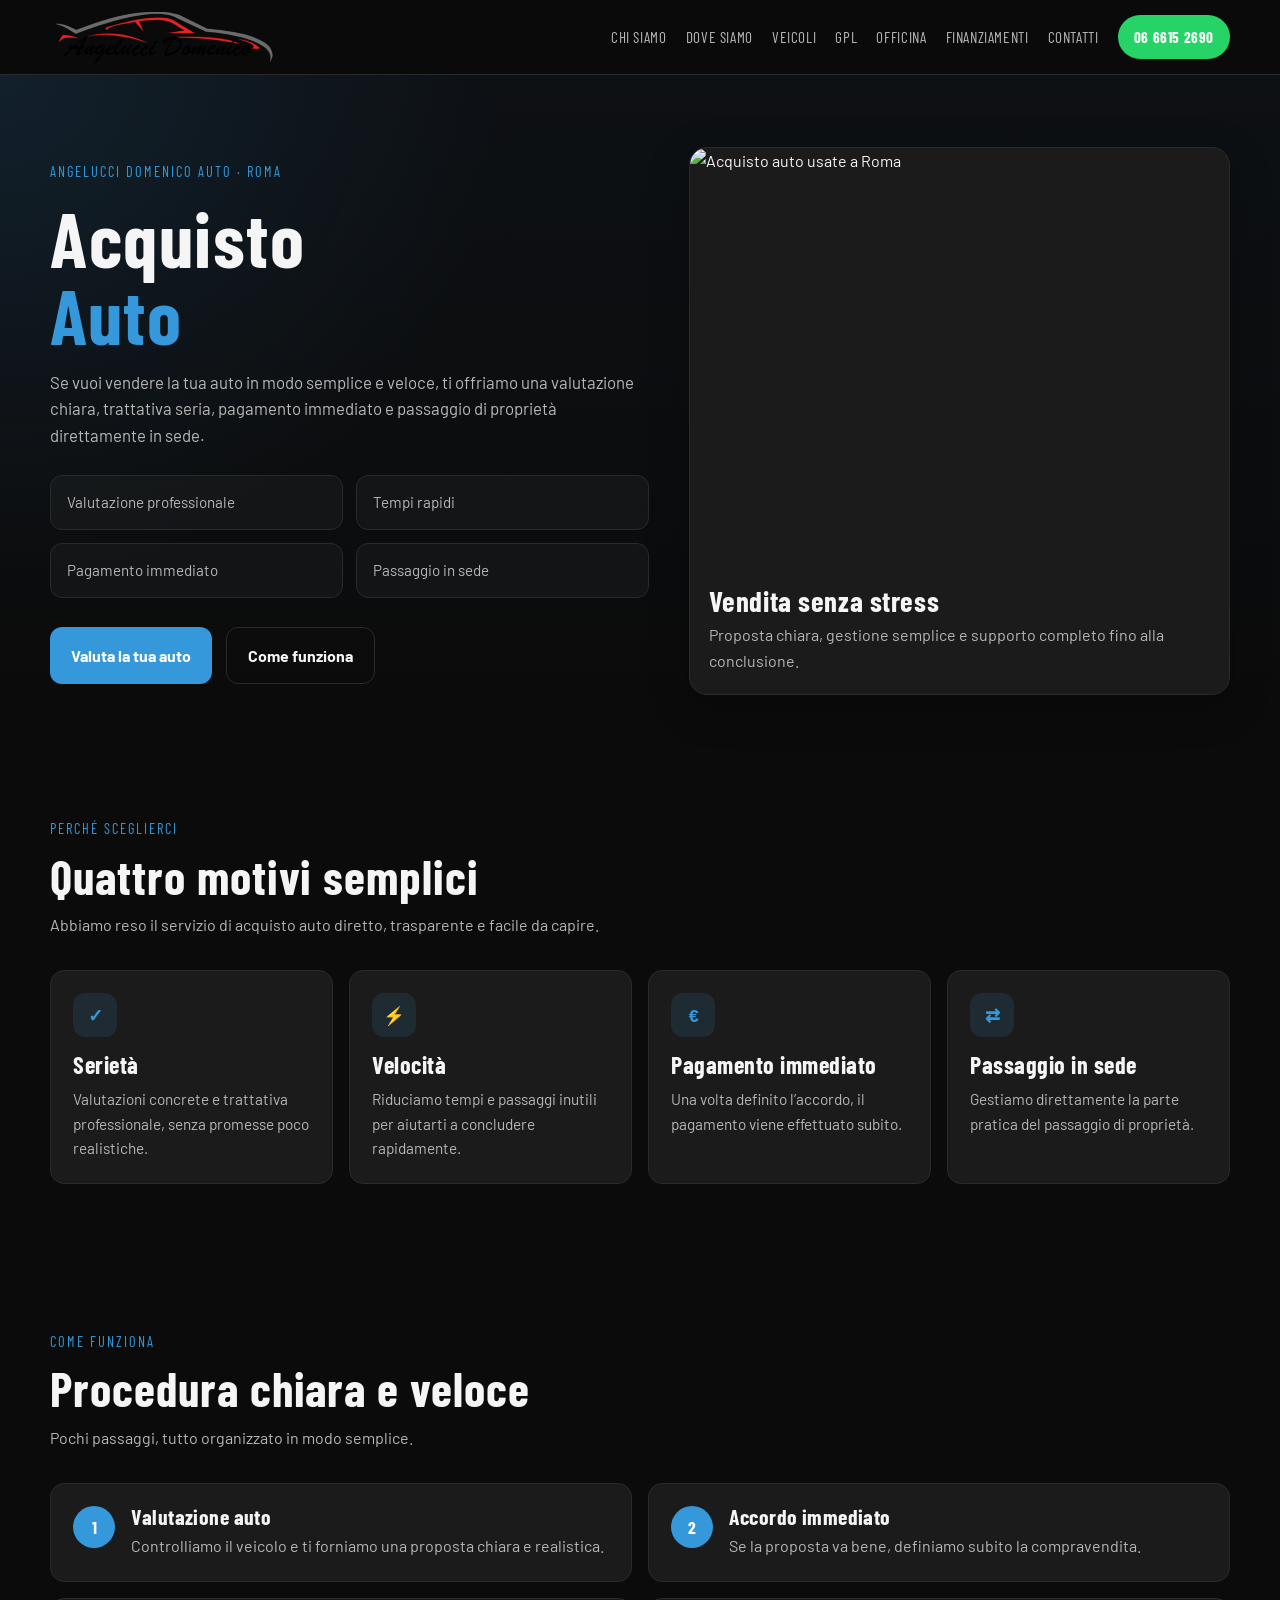
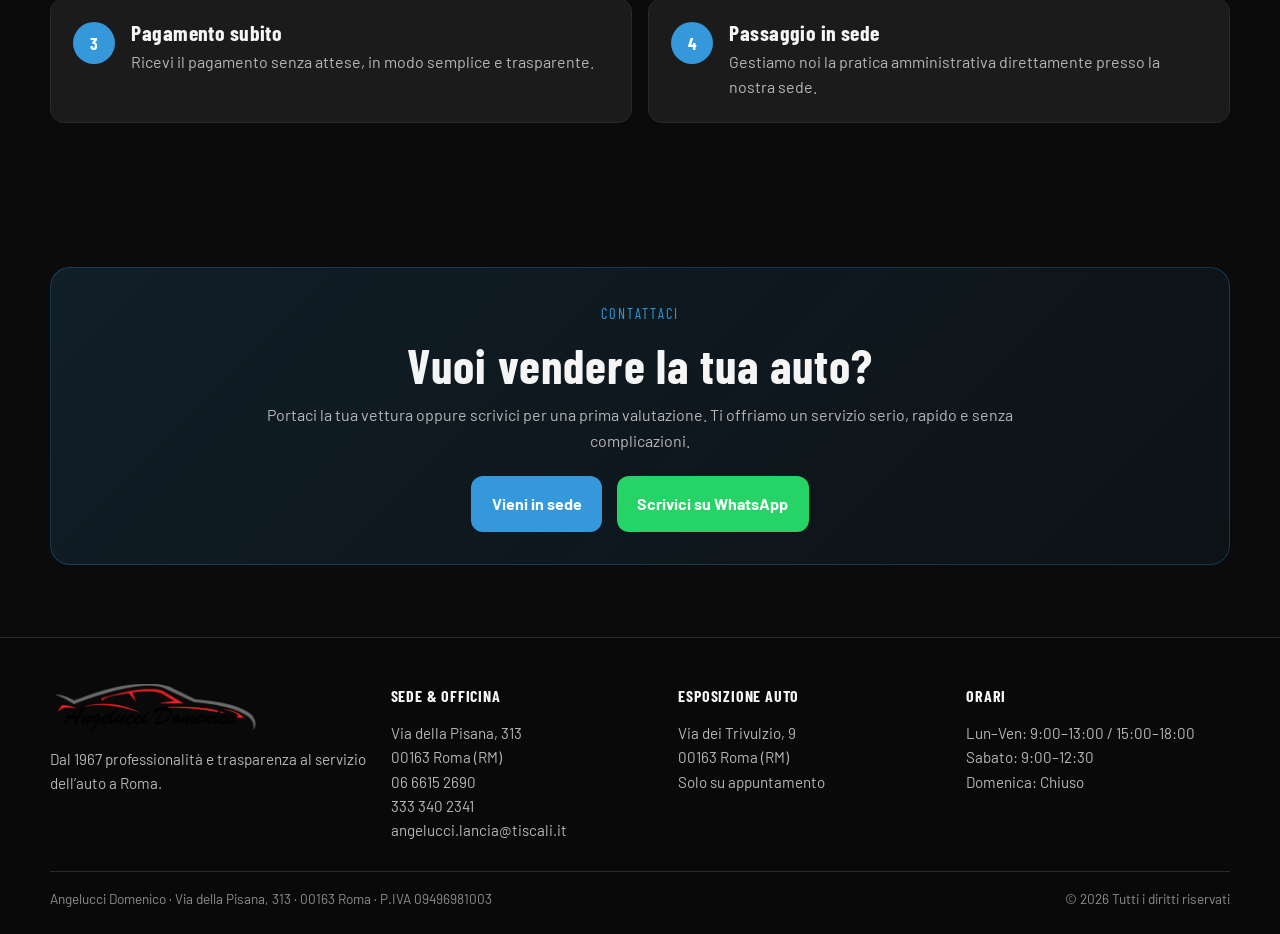
==== acquisto-auto.html @ e9541b1e "Update acquisto-auto.html" ====
<!DOCTYPE html>
<html lang="it">
<head>
  <meta charset="UTF-8" />
  <meta name="viewport" content="width=device-width, initial-scale=1.0" />
  <title>Acquisto Auto | Angelucci Domenico Auto</title>

  <link rel="preconnect" href="https://fonts.googleapis.com" />
  <link rel="preconnect" href="https://fonts.gstatic.com" crossorigin />
  <link href="https://fonts.googleapis.com/css2?family=Barlow:ital,wght@0,400;0,500;0,600;1,400&family=Barlow+Condensed:wght@600;700;800&display=swap" rel="stylesheet" />

  <style>
    :root{
      --bg:#0b0b0b;
      --bg-soft:#141414;
      --card:#1b1b1b;
      --border:#2a2a2a;
      --text:#f5f5f5;
      --muted:#b7b7b7;
      --muted-2:#8d8d8d;
      --primary:#3498db;
      --primary-dark:#2980b9;
      --whatsapp:#25d366;
      --radius:14px;
      --shadow:0 12px 40px rgba(0,0,0,.25);
      --max:1180px;
      --font-body:'Barlow',sans-serif;
      --font-head:'Barlow Condensed',sans-serif;
    }

    *{box-sizing:border-box;margin:0;padding:0}
    html{scroll-behavior:smooth}
    body{
      font-family:var(--font-body);
      background:var(--bg);
      color:var(--text);
      line-height:1.6;
    }

    img{max-width:100%;display:block}
    a{text-decoration:none;color:inherit}
    ul{list-style:none}

    .container{
      width:min(var(--max), calc(100% - 2rem));
      margin:auto;
    }

    /* NAV */
    .nav{
      position:sticky;
      top:0;
      z-index:1000;
      background:rgba(11,11,11,.95);
      backdrop-filter:blur(10px);
      border-bottom:1px solid var(--border);
    }

    .nav-inner{
      min-height:74px;
      display:flex;
      align-items:center;
      justify-content:space-between;
      gap:1rem;
    }

    .logo img{
      height:52px;
      width:auto;
    }

    .nav-links{
      display:flex;
      align-items:center;
      gap:1.2rem;
      flex-wrap:wrap;
    }

    .nav-links a{
      color:var(--muted);
      font-family:var(--font-head);
      font-size:.95rem;
      letter-spacing:.04em;
      text-transform:uppercase;
      transition:.2s ease;
    }

    .nav-links a:hover,
    .nav-links a.active{
      color:var(--text);
    }

    .nav-cta{
      padding:.8rem 1rem;
      border-radius:999px;
      background:var(--whatsapp);
      color:#fff !important;
      font-weight:700;
      white-space:nowrap;
    }

    .menu-toggle{
      display:none;
      background:none;
      border:none;
      color:var(--text);
      font-size:1.7rem;
      cursor:pointer;
    }

    /* HERO */
    .hero{
      padding:4.5rem 0 3rem;
      background:
        radial-gradient(circle at top left, rgba(52,152,219,.12), transparent 35%),
        linear-gradient(180deg, #0d1014 0%, #0b0b0b 100%);
    }

    .hero-grid{
      display:grid;
      grid-template-columns:1.05fr .95fr;
      gap:2.5rem;
      align-items:center;
    }

    .eyebrow{
      display:inline-block;
      margin-bottom:1rem;
      color:var(--primary);
      font-family:var(--font-head);
      font-size:.9rem;
      letter-spacing:.14em;
      text-transform:uppercase;
    }

    h1,h2,h3{
      font-family:var(--font-head);
      line-height:1;
      letter-spacing:.02em;
    }

    .hero h1{
      font-size:clamp(3rem, 6vw, 5.3rem);
      margin-bottom:1rem;
    }

    .hero h1 span{
      color:var(--primary);
      display:block;
    }

    .hero-subtitle{
      font-size:1.05rem;
      color:var(--muted);
      max-width:640px;
      margin-bottom:1.6rem;
    }

    .hero-points{
      display:grid;
      grid-template-columns:repeat(2, minmax(0,1fr));
      gap:.8rem;
      margin-bottom:1.8rem;
    }

    .hero-points li{
      background:rgba(255,255,255,.03);
      border:1px solid var(--border);
      border-radius:12px;
      padding:.9rem 1rem;
      color:var(--muted);
      font-size:.95rem;
    }

    .hero-actions{
      display:flex;
      flex-wrap:wrap;
      gap:.9rem;
    }

    .btn{
      display:inline-flex;
      align-items:center;
      justify-content:center;
      padding:.95rem 1.3rem;
      border-radius:12px;
      font-weight:700;
      transition:.2s ease;
    }

    .btn-primary{
      background:var(--primary);
      color:#fff;
    }

    .btn-primary:hover{
      background:var(--primary-dark);
      transform:translateY(-1px);
    }

    .btn-secondary{
      border:1px solid var(--border);
      color:var(--text);
      background:transparent;
    }

    .btn-secondary:hover{
      border-color:var(--primary);
      color:var(--primary);
    }

    .hero-card{
      background:var(--card);
      border:1px solid var(--border);
      border-radius:18px;
      overflow:hidden;
      box-shadow:var(--shadow);
    }

    .hero-card img{
      width:100%;
      height:420px;
      object-fit:cover;
    }

    .hero-card-content{
      padding:1.2rem 1.2rem 1.3rem;
    }

    .hero-card-content h3{
      font-size:1.8rem;
      margin-bottom:.4rem;
    }

    .hero-card-content p{
      color:var(--muted);
    }

    /* SECTION */
    section{
      padding:4.5rem 0;
    }

    .section-head{
      margin-bottom:2rem;
      max-width:720px;
    }

    .section-head .eyebrow{
      margin-bottom:.7rem;
    }

    .section-head h2{
      font-size:clamp(2rem, 4vw, 3rem);
      margin-bottom:.8rem;
    }

    .section-head p{
      color:var(--muted);
    }

    /* GRID CARDS */
    .grid-4{
      display:grid;
      grid-template-columns:repeat(4, minmax(0,1fr));
      gap:1rem;
    }

    .card{
      background:var(--card);
      border:1px solid var(--border);
      border-radius:var(--radius);
      padding:1.4rem;
    }

    .card h3{
      font-size:1.5rem;
      margin-bottom:.6rem;
    }

    .card p{
      color:var(--muted);
      font-size:.96rem;
    }

    .icon{
      width:44px;
      height:44px;
      border-radius:12px;
      display:grid;
      place-items:center;
      margin-bottom:1rem;
      background:rgba(52,152,219,.12);
      color:var(--primary);
      font-weight:700;
      font-size:1.1rem;
    }

    /* STEPS */
    .steps{
      display:grid;
      grid-template-columns:repeat(2, minmax(0,1fr));
      gap:1rem;
    }

    .step{
      background:var(--card);
      border:1px solid var(--border);
      border-radius:var(--radius);
      padding:1.4rem;
      display:flex;
      gap:1rem;
      align-items:flex-start;
    }

    .step-number{
      min-width:42px;
      height:42px;
      border-radius:50%;
      display:grid;
      place-items:center;
      background:var(--primary);
      color:#fff;
      font-family:var(--font-head);
      font-size:1.1rem;
      font-weight:700;
    }

    .step h3{
      font-size:1.35rem;
      margin-bottom:.35rem;
    }

    .step p{
      color:var(--muted);
    }

    /* CTA */
    .cta{
      background:linear-gradient(135deg, rgba(52,152,219,.14), rgba(52,152,219,.05));
      border:1px solid rgba(52,152,219,.25);
      border-radius:20px;
      padding:2rem;
      text-align:center;
    }

    .cta h2{
      font-size:clamp(2rem, 4vw, 3rem);
      margin-bottom:.8rem;
    }

    .cta p{
      color:var(--muted);
      max-width:760px;
      margin:0 auto 1.4rem;
    }

    .cta-actions{
      display:flex;
      justify-content:center;
      flex-wrap:wrap;
      gap:.9rem;
    }

    .btn-whatsapp{
      background:var(--whatsapp);
      color:#fff;
    }

    .btn-whatsapp:hover{
      filter:brightness(.96);
      transform:translateY(-1px);
    }

    /* FOOTER */
    .footer{
      padding:2.8rem 0 1.5rem;
      border-top:1px solid var(--border);
      background:#090909;
    }

    .footer-grid{
      display:grid;
      grid-template-columns:1.2fr 1fr 1fr 1fr;
      gap:1.5rem;
      margin-bottom:1.8rem;
    }

    .footer-logo img{
      height:48px;
      width:auto;
      margin-bottom:1rem;
    }

    .footer p,
    .footer a{
      color:var(--muted);
      font-size:.95rem;
    }

    .footer h4{
      font-family:var(--font-head);
      font-size:1rem;
      margin-bottom:.8rem;
      color:var(--text);
      text-transform:uppercase;
      letter-spacing:.05em;
    }

    .footer-bottom{
      padding-top:1rem;
      border-top:1px solid var(--border);
      display:flex;
      flex-wrap:wrap;
      justify-content:space-between;
      gap:.7rem;
    }

    .footer-bottom p{
      font-size:.85rem;
      color:var(--muted-2);
    }

    /* RESPONSIVE */
    @media (max-width: 980px){
      .hero-grid,
      .grid-4,
      .steps,
      .footer-grid{
        grid-template-columns:1fr 1fr;
      }

      .nav-links{
        display:none;
        position:absolute;
        top:74px;
        left:0;
        right:0;
        background:var(--bg);
        border-bottom:1px solid var(--border);
        padding:1rem;
        flex-direction:column;
        align-items:flex-start;
      }

      .nav-links.open{
        display:flex;
      }

      .menu-toggle{
        display:block;
      }
    }

    @media (max-width: 700px){
      .hero{
        padding-top:3rem;
      }

      .hero-grid,
      .grid-4,
      .steps,
      .footer-grid,
      .hero-points{
        grid-template-columns:1fr;
      }

      .hero-card img{
        height:300px;
      }

      .hero-actions,
      .cta-actions{
        flex-direction:column;
      }

      .btn{
        width:100%;
      }
    }
  </style>
</head>
<body>

  <header class="nav">
    <div class="container nav-inner">
      <a href="index.html" class="logo">
        <img src="logo.png" alt="Angelucci Domenico Auto">
      </a>

      <nav>
        <ul class="nav-links" id="navLinks">
          <li><a href="chi-siamo.html">Chi siamo</a></li>
          <li><a href="dove-siamo.html">Dove siamo</a></li>
          <li><a href="lista-veicoli.html">Veicoli</a></li>
          <li><a href="gpl.html">GPL</a></li>
          <li><a href="officina.html">Officina</a></li>
          <li><a href="finanziamenti.html">Finanziamenti</a></li>
          <li><a href="contatti.html">Contatti</a></li>
          <li><a class="nav-cta" href="https://wa.me/390666152690?text=Ciao,%20vorrei%20una%20valutazione%20per%20la%20mia%20auto" target="_blank" rel="noopener">06 6615 2690</a></li>
        </ul>
      </nav>

      <button class="menu-toggle" id="menuToggle" aria-label="Apri menu">☰</button>
    </div>
  </header>

  <main>
    <section class="hero">
      <div class="container hero-grid">
        <div>
          <span class="eyebrow">Angelucci Domenico Auto · Roma</span>
          <h1>Acquisto <span>Auto</span></h1>
          <p class="hero-subtitle">
            Se vuoi vendere la tua auto in modo semplice e veloce, ti offriamo una valutazione chiara,
            trattativa seria, pagamento immediato e passaggio di proprietà direttamente in sede.
          </p>

          <ul class="hero-points">
            <li>Valutazione professionale</li>
            <li>Tempi rapidi</li>
            <li>Pagamento immediato</li>
            <li>Passaggio in sede</li>
          </ul>

          <div class="hero-actions">
            <a class="btn btn-primary" href="https://wa.me/390666152690?text=Ciao,%20vorrei%20una%20valutazione%20per%20la%20mia%20auto" target="_blank" rel="noopener">Valuta la tua auto</a>
            <a class="btn btn-secondary" href="#come-funziona">Come funziona</a>
          </div>
        </div>

        <div class="hero-card">
          <img src="https://images.unsplash.com/photo-1549399542-7e3f8b79c341?auto=format&fit=crop&q=80&w=1200" alt="Acquisto auto usate a Roma">
          <div class="hero-card-content">
            <h3>Vendita senza stress</h3>
            <p>Proposta chiara, gestione semplice e supporto completo fino alla conclusione.</p>
          </div>
        </div>
      </div>
    </section>

    <section>
      <div class="container">
        <div class="section-head">
          <span class="eyebrow">Perché sceglierci</span>
          <h2>Quattro motivi semplici</h2>
          <p>
            Abbiamo reso il servizio di acquisto auto diretto, trasparente e facile da capire.
          </p>
        </div>

        <div class="grid-4">
          <article class="card">
            <div class="icon">✓</div>
            <h3>Serietà</h3>
            <p>Valutazioni concrete e trattativa professionale, senza promesse poco realistiche.</p>
          </article>

          <article class="card">
            <div class="icon">⚡</div>
            <h3>Velocità</h3>
            <p>Riduciamo tempi e passaggi inutili per aiutarti a concludere rapidamente.</p>
          </article>

          <article class="card">
            <div class="icon">€</div>
            <h3>Pagamento immediato</h3>
            <p>Una volta definito l’accordo, il pagamento viene effettuato subito.</p>
          </article>

          <article class="card">
            <div class="icon">⇄</div>
            <h3>Passaggio in sede</h3>
            <p>Gestiamo direttamente la parte pratica del passaggio di proprietà.</p>
          </article>
        </div>
      </div>
    </section>

    <section id="come-funziona">
      <div class="container">
        <div class="section-head">
          <span class="eyebrow">Come funziona</span>
          <h2>Procedura chiara e veloce</h2>
          <p>
            Pochi passaggi, tutto organizzato in modo semplice.
          </p>
        </div>

        <div class="steps">
          <article class="step">
            <div class="step-number">1</div>
            <div>
              <h3>Valutazione auto</h3>
              <p>Controlliamo il veicolo e ti forniamo una proposta chiara e realistica.</p>
            </div>
          </article>

          <article class="step">
            <div class="step-number">2</div>
            <div>
              <h3>Accordo immediato</h3>
              <p>Se la proposta va bene, definiamo subito la compravendita.</p>
            </div>
          </article>

          <article class="step">
            <div class="step-number">3</div>
            <div>
              <h3>Pagamento subito</h3>
              <p>Ricevi il pagamento senza attese, in modo semplice e trasparente.</p>
            </div>
          </article>

          <article class="step">
            <div class="step-number">4</div>
            <div>
              <h3>Passaggio in sede</h3>
              <p>Gestiamo noi la pratica amministrativa direttamente presso la nostra sede.</p>
            </div>
          </article>
        </div>
      </div>
    </section>

    <section>
      <div class="container">
        <div class="cta">
          <span class="eyebrow">Contattaci</span>
          <h2>Vuoi vendere la tua auto?</h2>
          <p>
            Portaci la tua vettura oppure scrivici per una prima valutazione.
            Ti offriamo un servizio serio, rapido e senza complicazioni.
          </p>

          <div class="cta-actions">
            <a class="btn btn-primary" href="dove-siamo.html">Vieni in sede</a>
            <a class="btn btn-whatsapp" href="https://wa.me/390666152690?text=Ciao,%20vorrei%20vendere%20la%20mia%20auto" target="_blank" rel="noopener">Scrivici su WhatsApp</a>
          </div>
        </div>
      </div>
    </section>
  </main>

  <footer class="footer">
    <div class="container">
      <div class="footer-grid">
        <div>
          <div class="footer-logo">
            <img src="logo.png" alt="Angelucci Domenico Auto">
          </div>
          <p>Dal 1967 professionalità e trasparenza al servizio dell’auto a Roma.</p>
        </div>

        <div>
          <h4>Sede & Officina</h4>
          <p>Via della Pisana, 313</p>
          <p>00163 Roma (RM)</p>
          <p><a href="tel:+390666152690">06 6615 2690</a></p>
          <p><a href="tel:+393333402341">333 340 2341</a></p>
          <p><a href="mailto:angelucci.lancia@tiscali.it">angelucci.lancia@tiscali.it</a></p>
        </div>

        <div>
          <h4>Esposizione Auto</h4>
          <p>Via dei Trivulzio, 9</p>
          <p>00163 Roma (RM)</p>
          <p>Solo su appuntamento</p>
        </div>

        <div>
          <h4>Orari</h4>
          <p>Lun–Ven: 9:00–13:00 / 15:00–18:00</p>
          <p>Sabato: 9:00–12:30</p>
          <p>Domenica: Chiuso</p>
        </div>
      </div>

      <div class="footer-bottom">
        <p>Angelucci Domenico · Via della Pisana, 313 · 00163 Roma · P.IVA 09496981003</p>
        <p>&copy; 2026 Tutti i diritti riservati</p>
      </div>
    </div>
  </footer>

  <script>
    const menuToggle = document.getElementById('menuToggle');
    const navLinks = document.getElementById('navLinks');

    menuToggle.addEventListener('click', () => {
      navLinks.classList.toggle('open');
    });
  </script>

</body>
</html>
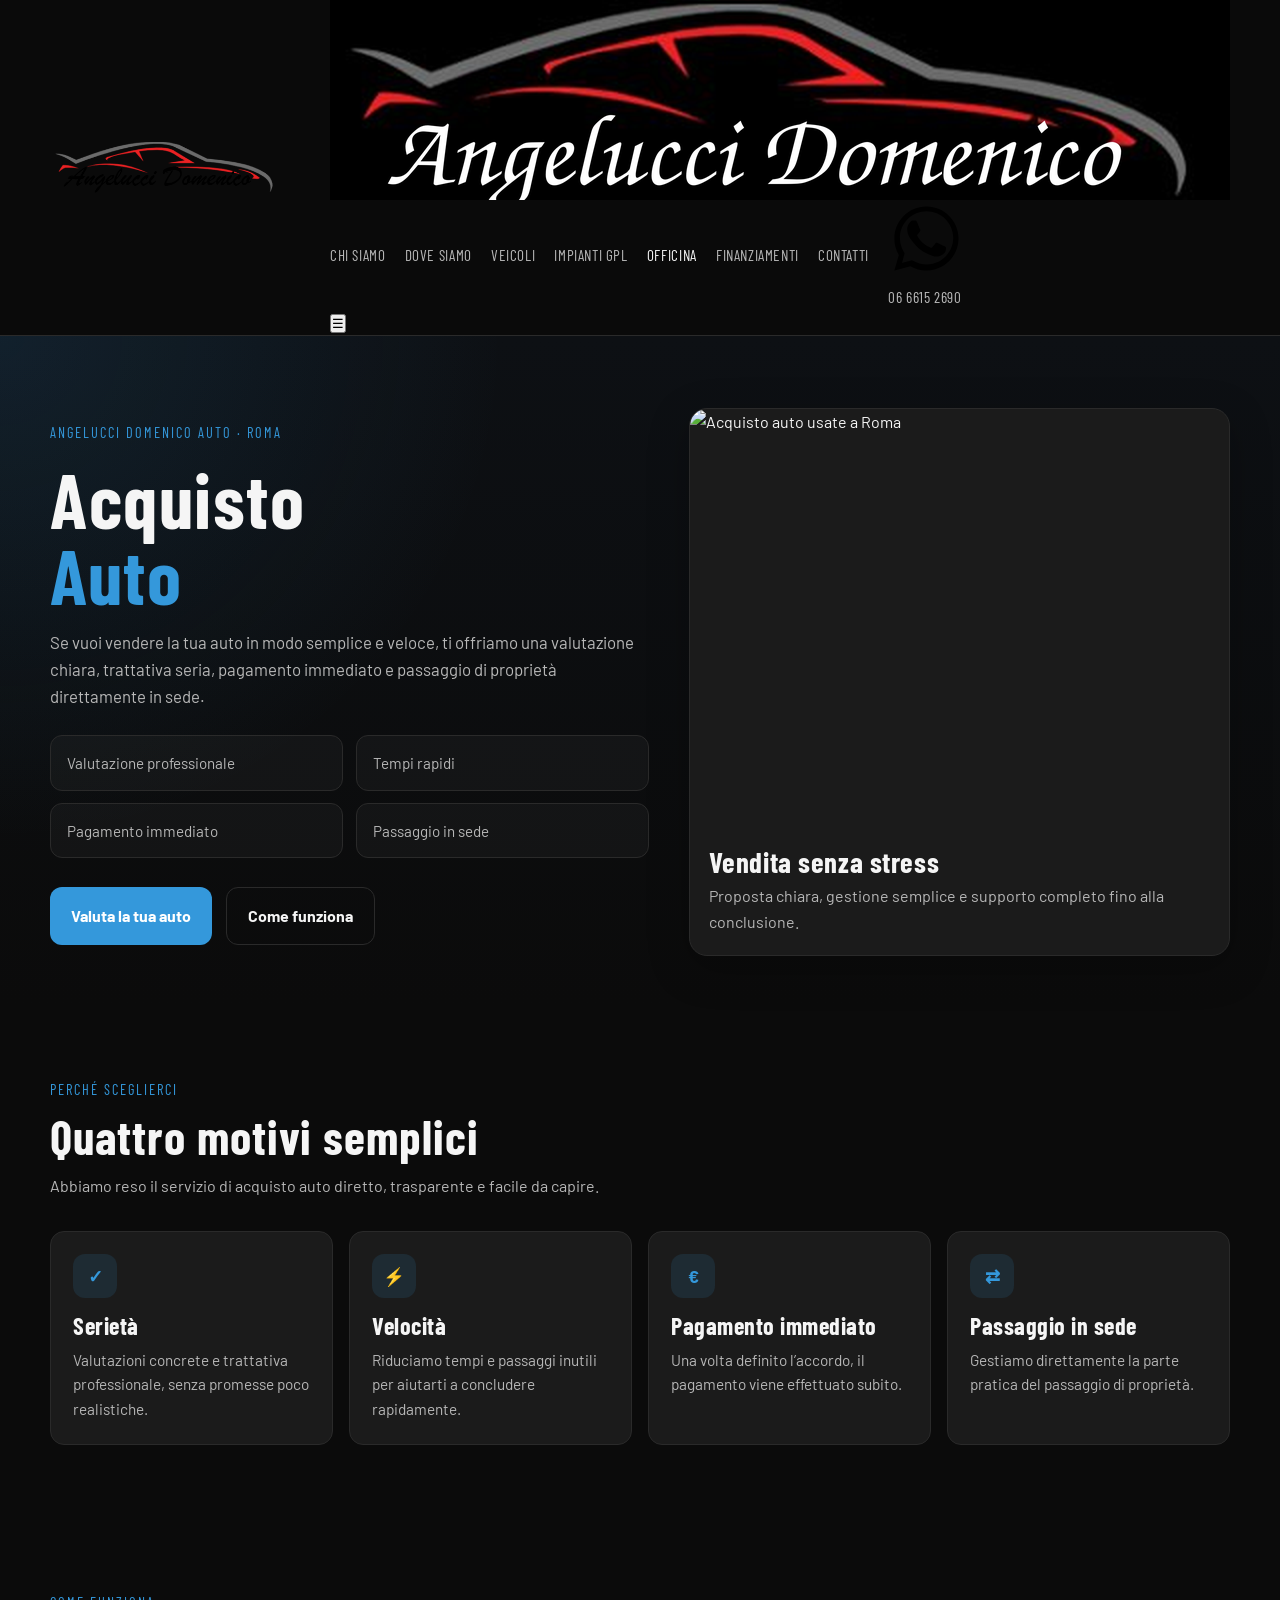
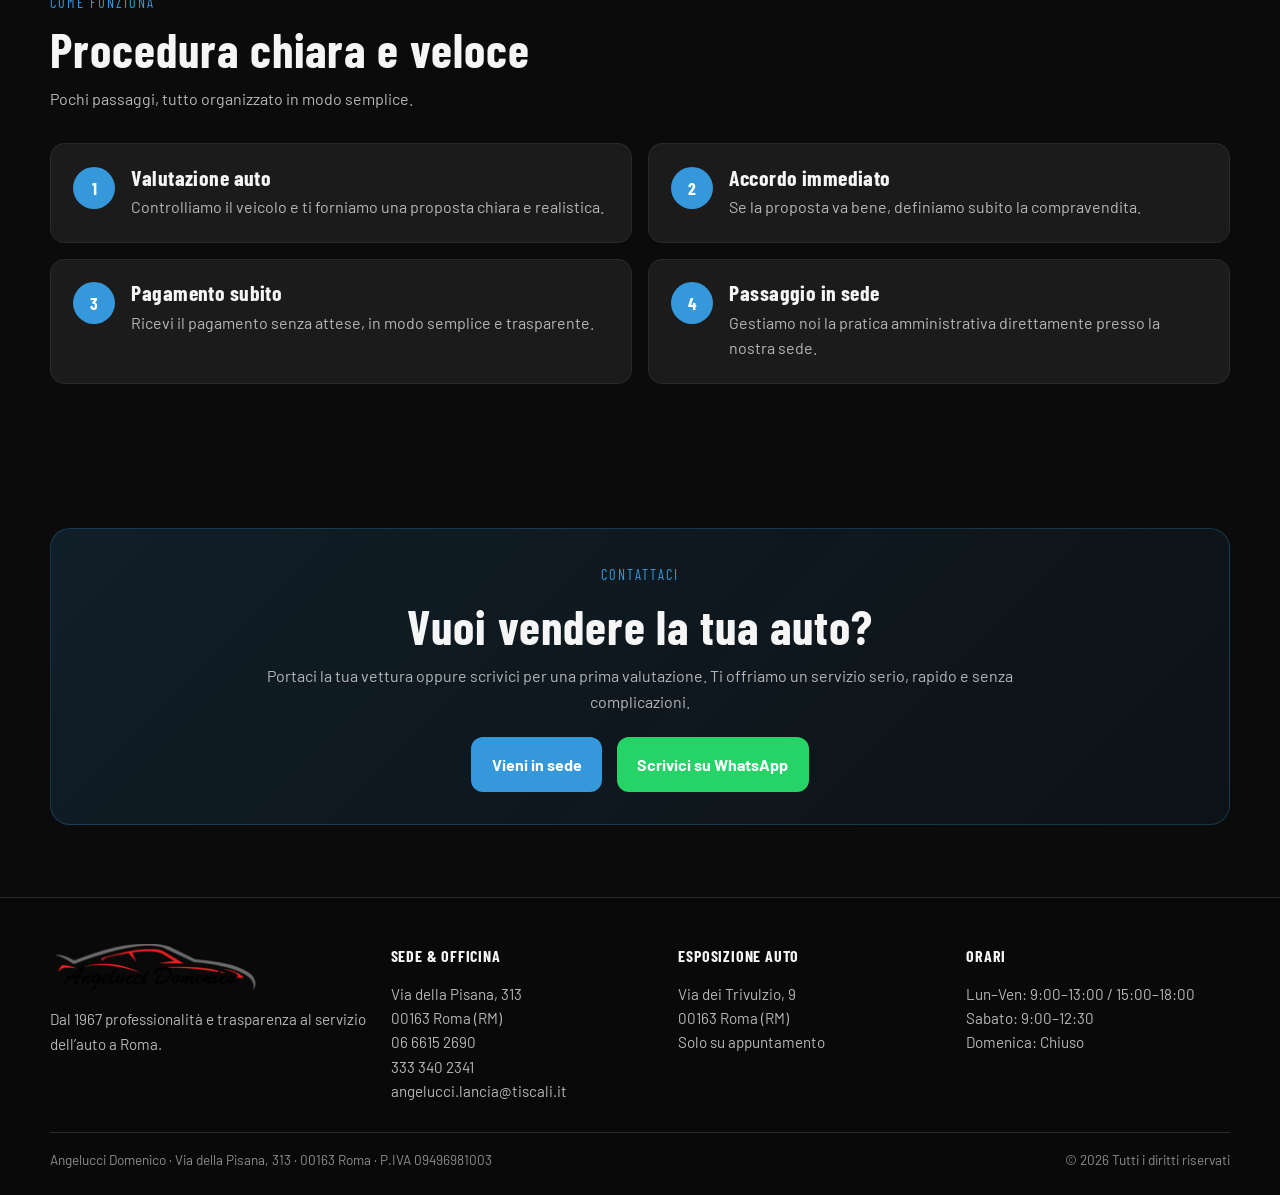
==== commit 7c388df4: "Update acquisto-auto.html" ====
--- a/acquisto-auto.html
+++ b/acquisto-auto.html
@@ -488,18 +488,23 @@
         <img src="logo.png" alt="Angelucci Domenico Auto">
       </a>
 
-      <nav>
-        <ul class="nav-links" id="navLinks">
-          <li><a href="chi-siamo.html">Chi siamo</a></li>
-          <li><a href="dove-siamo.html">Dove siamo</a></li>
-          <li><a href="lista-veicoli.html">Veicoli</a></li>
-          <li><a href="gpl.html">GPL</a></li>
-          <li><a href="officina.html">Officina</a></li>
-          <li><a href="finanziamenti.html">Finanziamenti</a></li>
-          <li><a href="contatti.html">Contatti</a></li>
-          <li><a class="nav-cta" href="https://wa.me/390666152690?text=Ciao,%20vorrei%20una%20valutazione%20per%20la%20mia%20auto" target="_blank" rel="noopener">06 6615 2690</a></li>
-        </ul>
-      </nav>
+     <nav>
+  <a href="index.html" class="nav-logo"><img src="[data-uri]" alt="Angelucci Domenico Auto"/></a>
+  <ul class="nav-links">
+    <li><a href="chi-siamo.html">Chi siamo</a></li>
+    <li><a href="dove-siamo.html">Dove siamo</a></li>
+    <li><a href="lista-veicoli.html">Veicoli</a></li>
+    <li><a href="gpl.html">Impianti GPL</a></li>
+    <li><a href="officina.html" class="active">Officina</a></li>
+    <li><a href="finanziamenti.html">Finanziamenti</a></li>
+    <li><a href="contatti.html">Contatti</a></li>
+    <li><a class="btn-wa" href="https://wa.me/390666152690" target="_blank" rel="noopener">
+      <svg viewBox="0 0 24 24"><path d="M17.472 14.382c-.297-.149-1.758-.867-2.03-.967-.273-.099-.471-.148-.67.15-.197.297-.767.966-.94 1.164-.173.199-.347.223-.644.075-.297-.15-1.255-.463-2.39-1.475-.883-.788-1.48-1.761-1.653-2.059-.173-.297-.018-.458.13-.606.134-.133.298-.347.446-.52.149-.174.198-.298.298-.497.099-.198.05-.371-.025-.52-.075-.149-.669-1.612-.916-2.207-.242-.579-.487-.5-.669-.51-.173-.008-.371-.01-.57-.01-.198 0-.52.074-.792.372-.272.297-1.04 1.016-1.04 2.479 0 1.462 1.065 2.875 1.213 3.074.149.198 2.096 3.2 5.077 4.487.709.306 1.262.489 1.694.625.712.227 1.36.195 1.871.118.571-.085 1.758-.719 2.006-1.413.248-.694.248-1.289.173-1.413-.074-.124-.272-.198-.57-.347z"/><path d="M12.003 2.003C6.486 2.003 2 6.49 2 12.006a9.98 9.98 0 001.385 5.13L2 22l4.988-1.309A9.959 9.959 0 0012.003 22C17.52 22 22 17.514 22 12 22 6.487 17.52 2.003 12.003 2.003zm0 18.15a8.3 8.3 0 01-4.228-1.157l-.303-.18-3.12.818.832-3.048-.197-.314a8.316 8.316 0 01-1.276-4.47c0-4.593 3.738-8.33 8.33-8.33 4.59 0 8.327 3.737 8.327 8.33 0 4.591-3.738 8.33-8.327 8.33h-.038z"/></svg>
+      06 6615 2690
+    </a></li>
+  </ul>
+  <button class="nav-burger" onclick="document.querySelector('.nav-links').classList.toggle('open')">&#9776;</button>
+</nav>
 
       <button class="menu-toggle" id="menuToggle" aria-label="Apri menu">☰</button>
     </div>
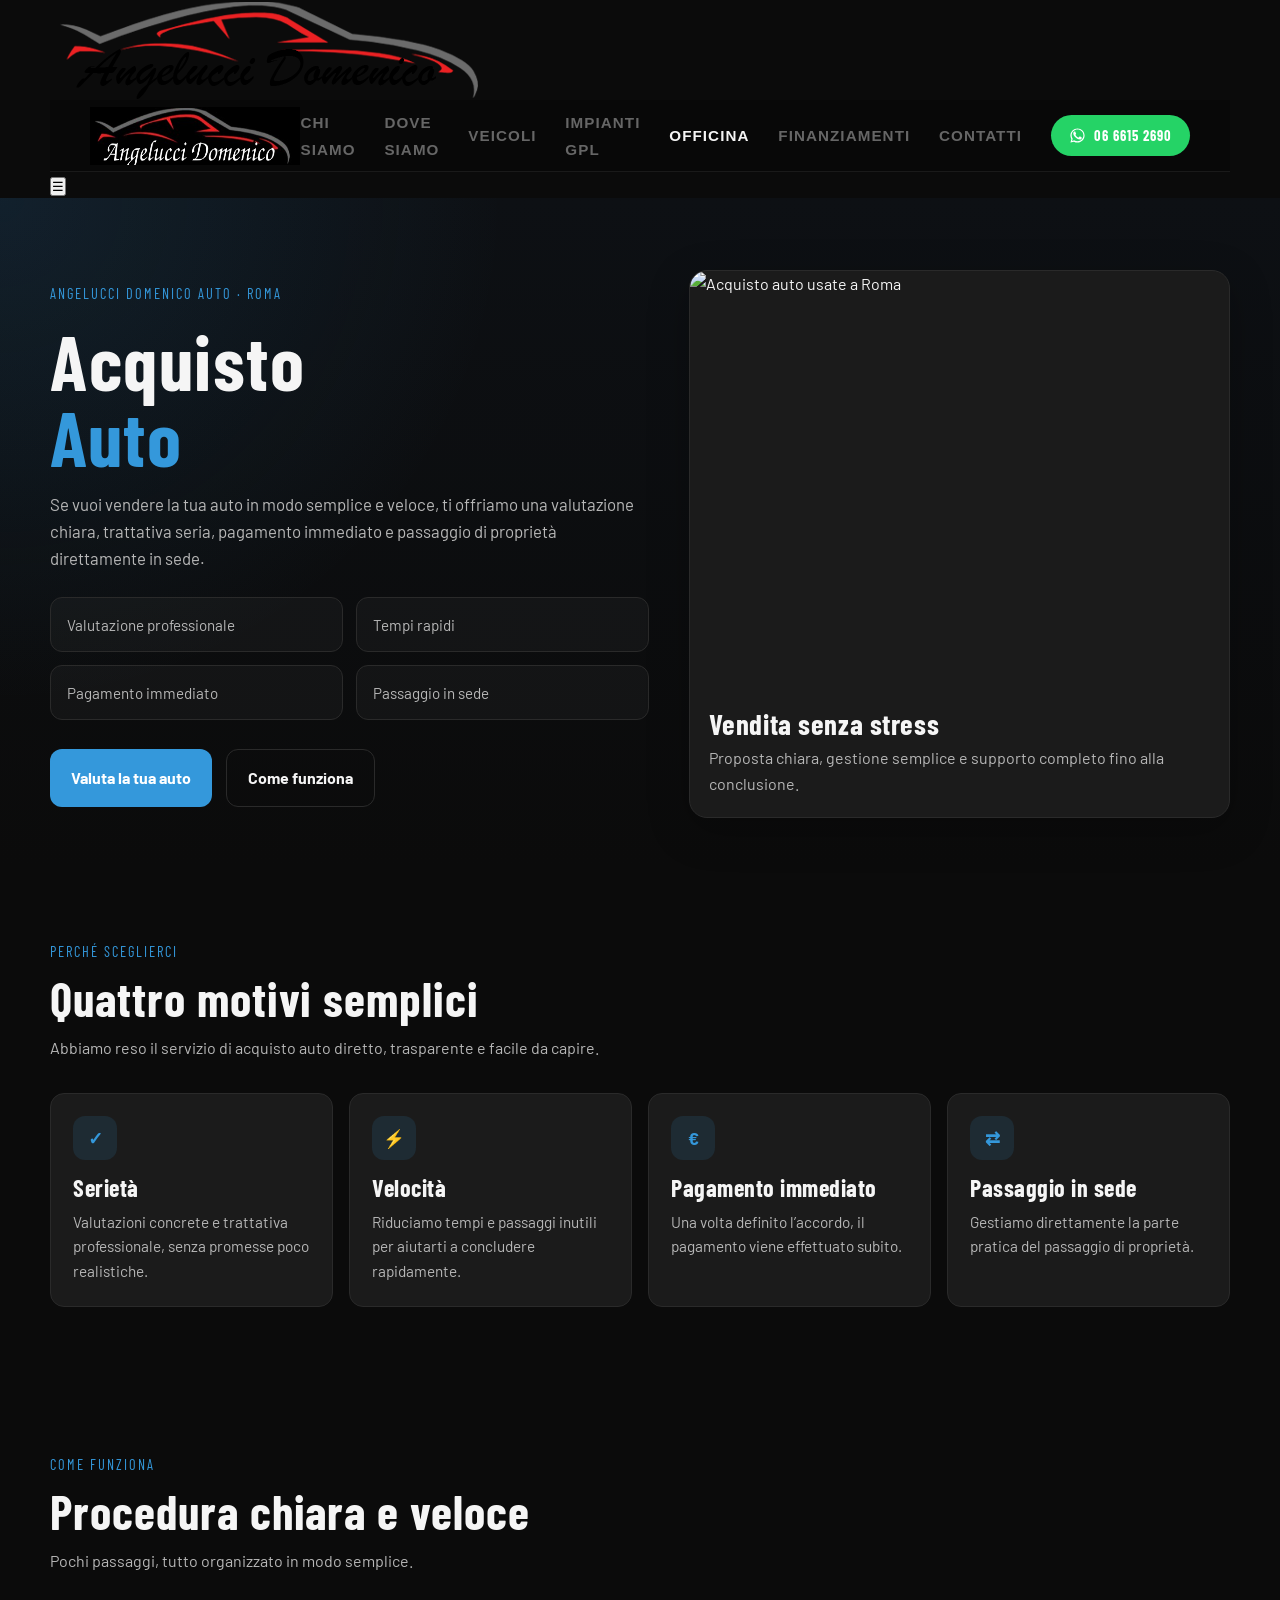
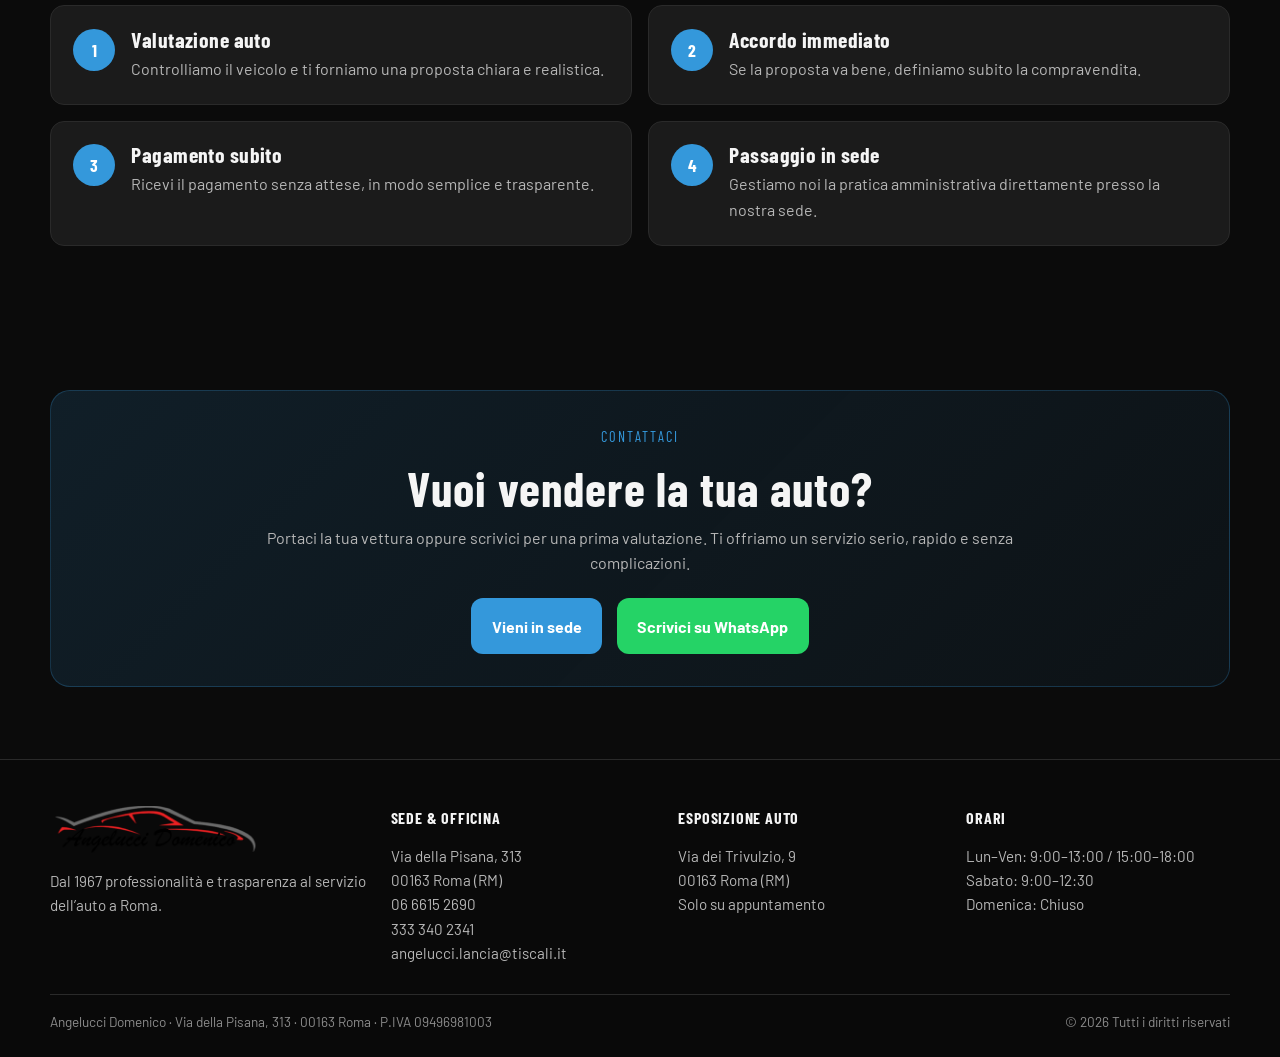
==== commit a4fb80df: "Update acquisto-auto.html" ====
--- a/acquisto-auto.html
+++ b/acquisto-auto.html
@@ -47,66 +47,17 @@
     }
 
     /* NAV */
-    .nav{
-      position:sticky;
-      top:0;
-      z-index:1000;
-      background:rgba(11,11,11,.95);
-      backdrop-filter:blur(10px);
-      border-bottom:1px solid var(--border);
-    }
-
-    .nav-inner{
-      min-height:74px;
-      display:flex;
-      align-items:center;
-      justify-content:space-between;
-      gap:1rem;
-    }
-
-    .logo img{
-      height:52px;
-      width:auto;
-    }
-
-    .nav-links{
-      display:flex;
-      align-items:center;
-      gap:1.2rem;
-      flex-wrap:wrap;
-    }
-
-    .nav-links a{
-      color:var(--muted);
-      font-family:var(--font-head);
-      font-size:.95rem;
-      letter-spacing:.04em;
-      text-transform:uppercase;
-      transition:.2s ease;
-    }
-
-    .nav-links a:hover,
-    .nav-links a.active{
-      color:var(--text);
-    }
-
-    .nav-cta{
-      padding:.8rem 1rem;
-      border-radius:999px;
-      background:var(--whatsapp);
-      color:#fff !important;
-      font-weight:700;
-      white-space:nowrap;
-    }
-
-    .menu-toggle{
-      display:none;
-      background:none;
-      border:none;
-      color:var(--text);
-      font-size:1.7rem;
-      cursor:pointer;
-    }
+    nav{position:sticky;top:0;z-index:100;background:rgba(9,9,9,.97);backdrop-filter:blur(14px);border-bottom:1px solid #1a1a1a;padding:0 2.5rem;display:flex;align-items:center;justify-content:space-between;height:72px}
+    .nav-logo img{height:58px;width:auto;display:block}
+    .nav-links{display:flex;align-items:center;gap:1.8rem;list-style:none}
+    .nav-links a{font-family:var(--font-head);font-size:.95rem;font-weight:600;letter-spacing:.07em;text-transform:uppercase;color:#666;text-decoration:none;transition:color .2s}
+    .nav-links a:hover,.nav-links a.active{color:var(--white)}
+    .nav-links a.active{border-bottom:2px solid var(--blue);padding-bottom:2px}
+    .btn-wa{display:flex;align-items:center;gap:8px;background:#25d366;color:#fff!important;padding:9px 18px;border-radius:999px;font-family:var(--font-head)!important;font-size:.9rem!important;font-weight:700!important;text-decoration:none;transition:background .2s,transform .15s;white-space:nowrap}
+    .btn-wa:hover{background:#1ebe5d;transform:scale(1.03)}
+    .btn-wa svg{width:17px;height:17px;fill:#fff;flex-shrink:0}
+    .nav-burger{display:none;background:none;border:none;color:#666;font-size:1.5rem;cursor:pointer}
+
 
     /* HERO */
     .hero{
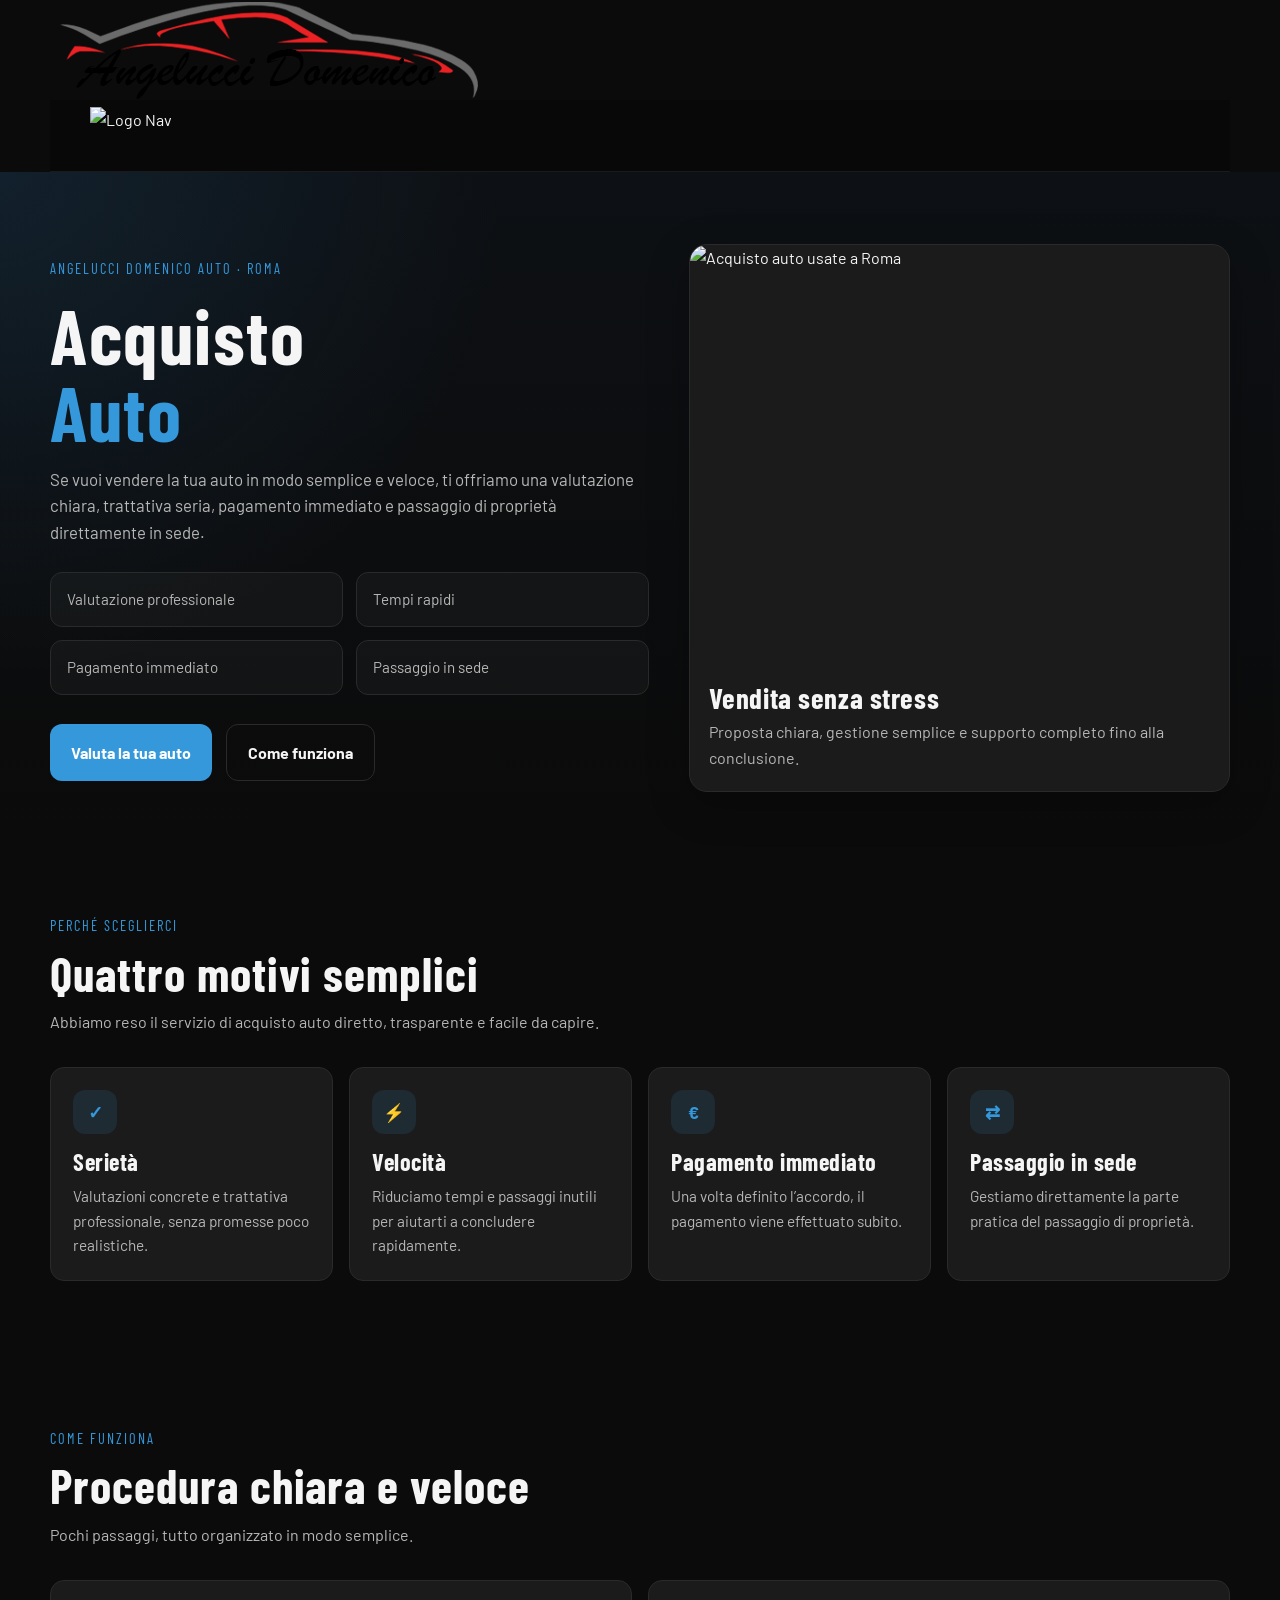
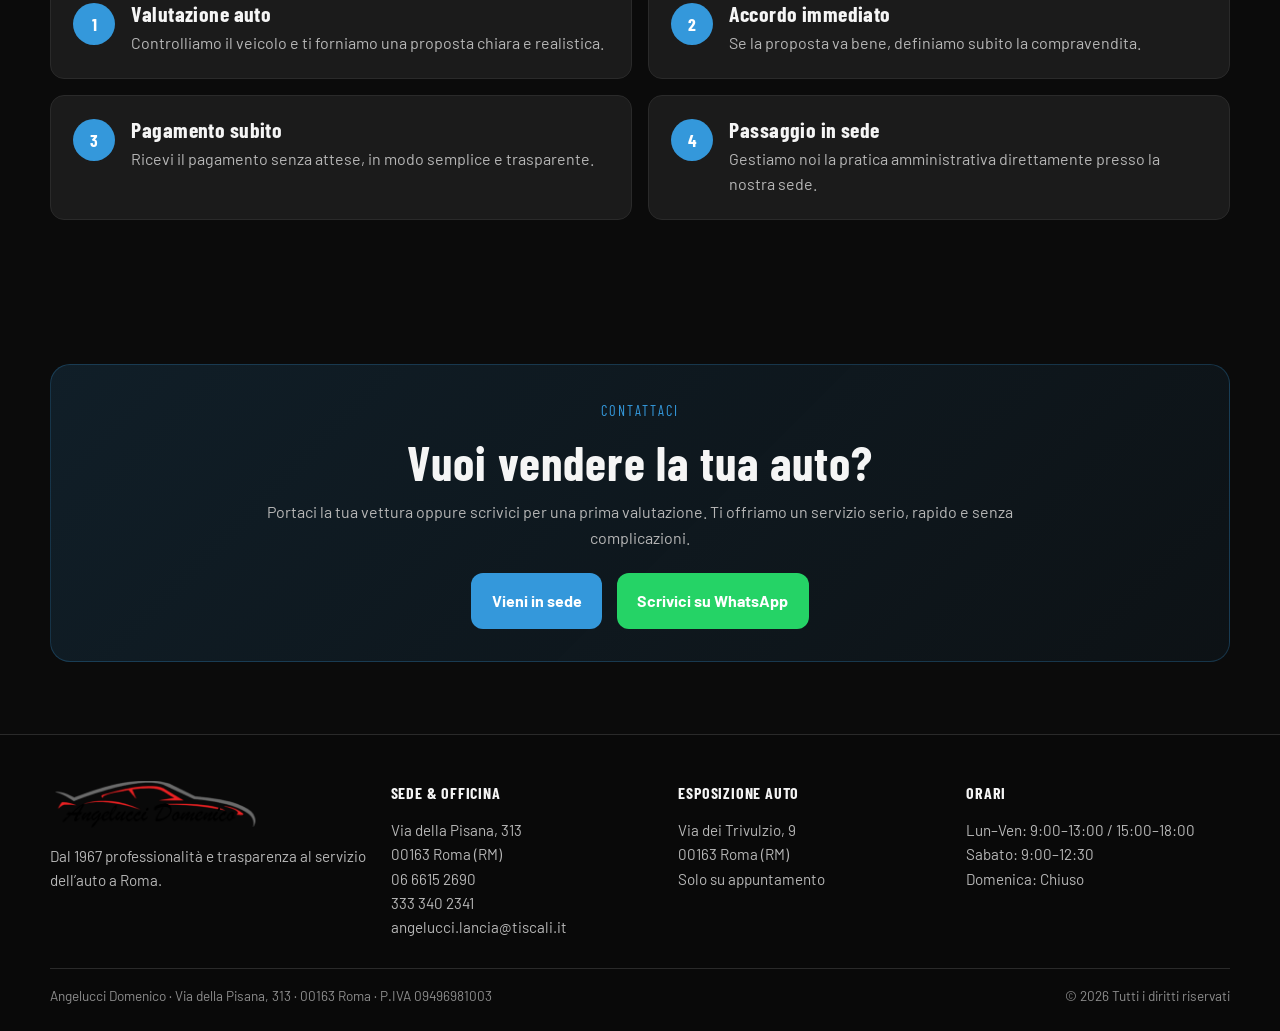
==== commit 6484efa7: "Update acquisto-auto.html" ====
--- a/acquisto-auto.html
+++ b/acquisto-auto.html
@@ -434,32 +434,20 @@
 <body>
 
   <header class="nav">
-    <div class="container nav-inner">
-      <a href="index.html" class="logo">
-        <img src="logo.png" alt="Angelucci Domenico Auto">
+  <div class="container nav-inner">
+    <!-- Logo principale -->
+    <a href="index.html" class="logo">
+      <img src="logo.png" alt="Angelucci Domenico Auto"> <!-- -->
+    </a>
+
+    <!-- Menu di navigazione corretto (senza doppioni) -->
+    <nav>
+      <a href="index.html" class="nav-logo">
+        <img src="[data-uri]..." alt="Logo Nav">
       </a>
-
-     <nav>
-  <a href="index.html" class="nav-logo"><img src="[data-uri]" alt="Angelucci Domenico Auto"/></a>
-  <ul class="nav-links">
-    <li><a href="chi-siamo.html">Chi siamo</a></li>
-    <li><a href="dove-siamo.html">Dove siamo</a></li>
-    <li><a href="lista-veicoli.html">Veicoli</a></li>
-    <li><a href="gpl.html">Impianti GPL</a></li>
-    <li><a href="officina.html" class="active">Officina</a></li>
-    <li><a href="finanziamenti.html">Finanziamenti</a></li>
-    <li><a href="contatti.html">Contatti</a></li>
-    <li><a class="btn-wa" href="https://wa.me/390666152690" target="_blank" rel="noopener">
-      <svg viewBox="0 0 24 24"><path d="M17.472 14.382c-.297-.149-1.758-.867-2.03-.967-.273-.099-.471-.148-.67.15-.197.297-.767.966-.94 1.164-.173.199-.347.223-.644.075-.297-.15-1.255-.463-2.39-1.475-.883-.788-1.48-1.761-1.653-2.059-.173-.297-.018-.458.13-.606.134-.133.298-.347.446-.52.149-.174.198-.298.298-.497.099-.198.05-.371-.025-.52-.075-.149-.669-1.612-.916-2.207-.242-.579-.487-.5-.669-.51-.173-.008-.371-.01-.57-.01-.198 0-.52.074-.792.372-.272.297-1.04 1.016-1.04 2.479 0 1.462 1.065 2.875 1.213 3.074.149.198 2.096 3.2 5.077 4.487.709.306 1.262.489 1.694.625.712.227 1.36.195 1.871.118.571-.085 1.758-.719 2.006-1.413.248-.694.248-1.289.173-1.413-.074-.124-.272-.198-.57-.347z"/><path d="M12.003 2.003C6.486 2.003 2 6.49 2 12.006a9.98 9.98 0 001.385 5.13L2 22l4.988-1.309A9.959 9.959 0 0012.003 22C17.52 22 22 17.514 22 12 22 6.487 17.52 2.003 12.003 2.003zm0 18.15a8.3 8.3 0 01-4.228-1.157l-.303-.18-3.12.818.832-3.048-.197-.314a8.316 8.316 0 01-1.276-4.47c0-4.593 3.738-8.33 8.33-8.33 4.59 0 8.327 3.737 8.327 8.33 0 4.591-3.738 8.33-8.327 8.33h-.038z"/></svg>
-      06 6615 2690
-    </a></li>
-  </ul>
-  <button class="nav-burger" onclick="document.querySelector('.nav-links').classList.toggle('open')">&#9776;</button>
-</nav>
-
-      <button class="menu-toggle" id="menuToggle" aria-label="Apri menu">☰</button>
-    </div>
-  </header>
+    </nav>
+  </div>
+</header>
 
   <main>
     <section class="hero">
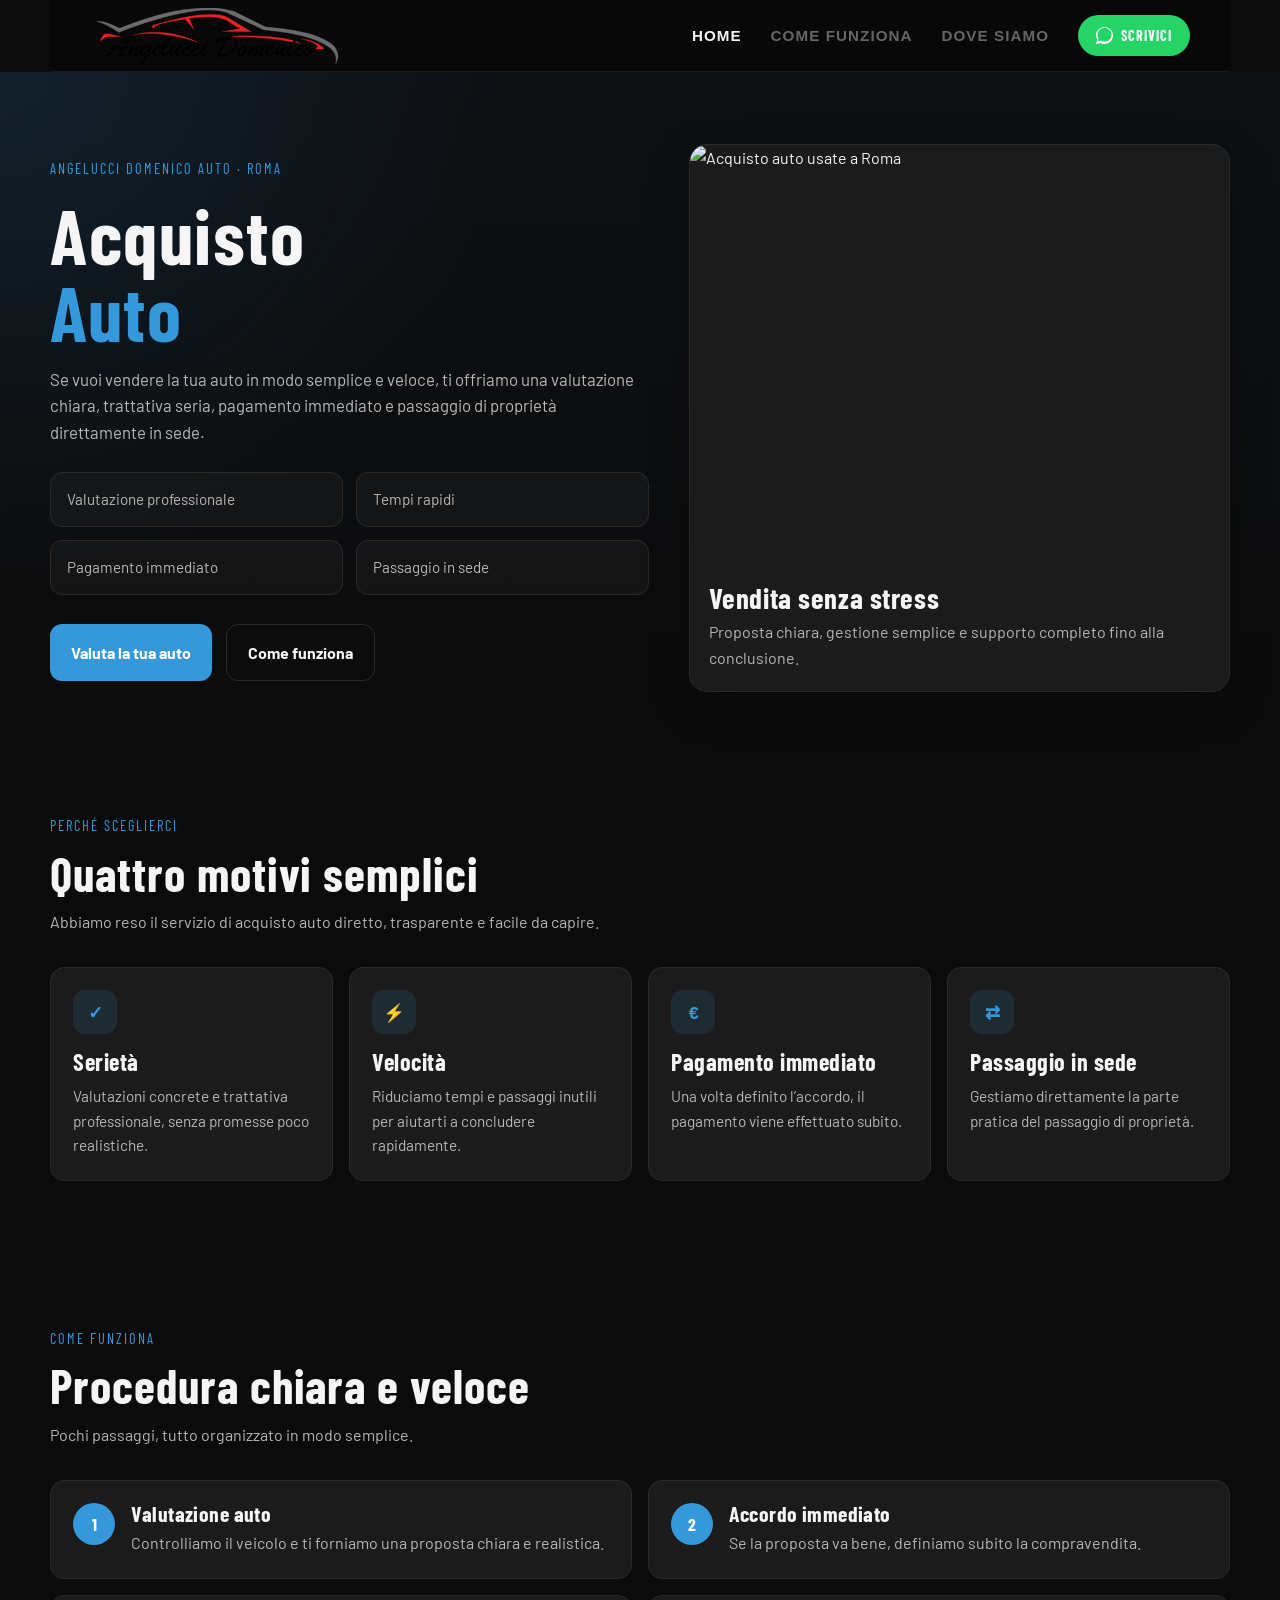
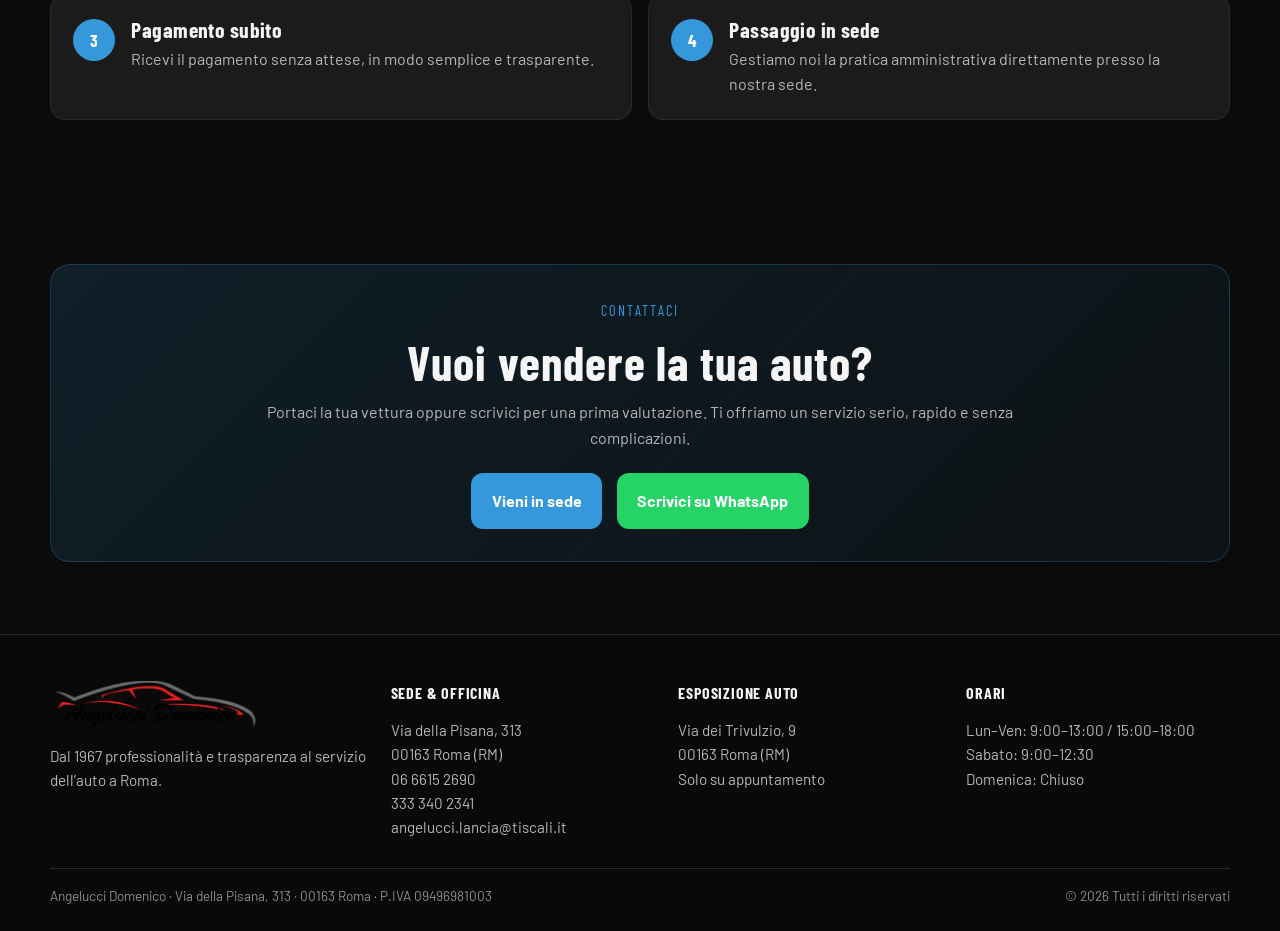
==== commit 993d4e63: "Update acquisto-auto.html" ====
--- a/acquisto-auto.html
+++ b/acquisto-auto.html
@@ -433,22 +433,29 @@
 </head>
 <body>
 
-  <header class="nav">
-  <div class="container nav-inner">
-    <!-- Logo principale -->
-    <a href="index.html" class="logo">
-      <img src="logo.png" alt="Angelucci Domenico Auto"> <!-- -->
+ <header>
+  <nav class="container">
+    <a href="index.html" class="nav-logo">
+      <img src="logo.png" alt="Angelucci Domenico Auto">
     </a>
 
-    <!-- Menu di navigazione corretto (senza doppioni) -->
-    <nav>
-      <a href="index.html" class="nav-logo">
-        <img src="[data-uri]..." alt="Logo Nav">
-      </a>
-    </nav>
-  </div>
+    <button class="nav-burger" id="menuToggle" aria-label="Apri menu">☰</button>
+
+    <ul class="nav-links" id="navLinks">
+      <li><a href="index.html" class="active">Home</a></li>
+      <li><a href="#come-funziona">Come funziona</a></li>
+      <li><a href="dove-siamo.html">Dove siamo</a></li>
+      <li>
+        <a class="btn-wa" href="https://wa.me/390666152690?text=Ciao,%20vorrei%20una%20valutazione%20per%20la%20mia%20auto" target="_blank" rel="noopener">
+          <svg viewBox="0 0 24 24">
+            <path d="M.057 24l1.687-6.163c-1.041-1.804-1.588-3.849-1.587-5.946C.06 5.348 5.397.01 12.008.01c3.202.001 6.212 1.246 8.477 3.513 2.266 2.267 3.507 5.28 3.505 8.484-.004 6.657-5.34 11.997-11.953 11.997-2.005-.001-3.973-.502-5.713-1.457L0 24zm6.59-4.846c1.6.95 3.488 1.449 5.413 1.451 5.428 0 9.845-4.394 9.848-9.793.001-2.615-1.012-5.074-2.855-6.92C17.168 1.95 14.717.934 12.01.934c-5.433 0-9.851 4.394-9.855 9.793-.001 1.983.518 3.921 1.503 5.644l-.999 3.65 3.737-.977z"/>
+          </svg>
+          Scrivici
+        </a>
+      </li>
+    </ul>
+  </nav>
 </header>
-
   <main>
     <section class="hero">
       <div class="container hero-grid">
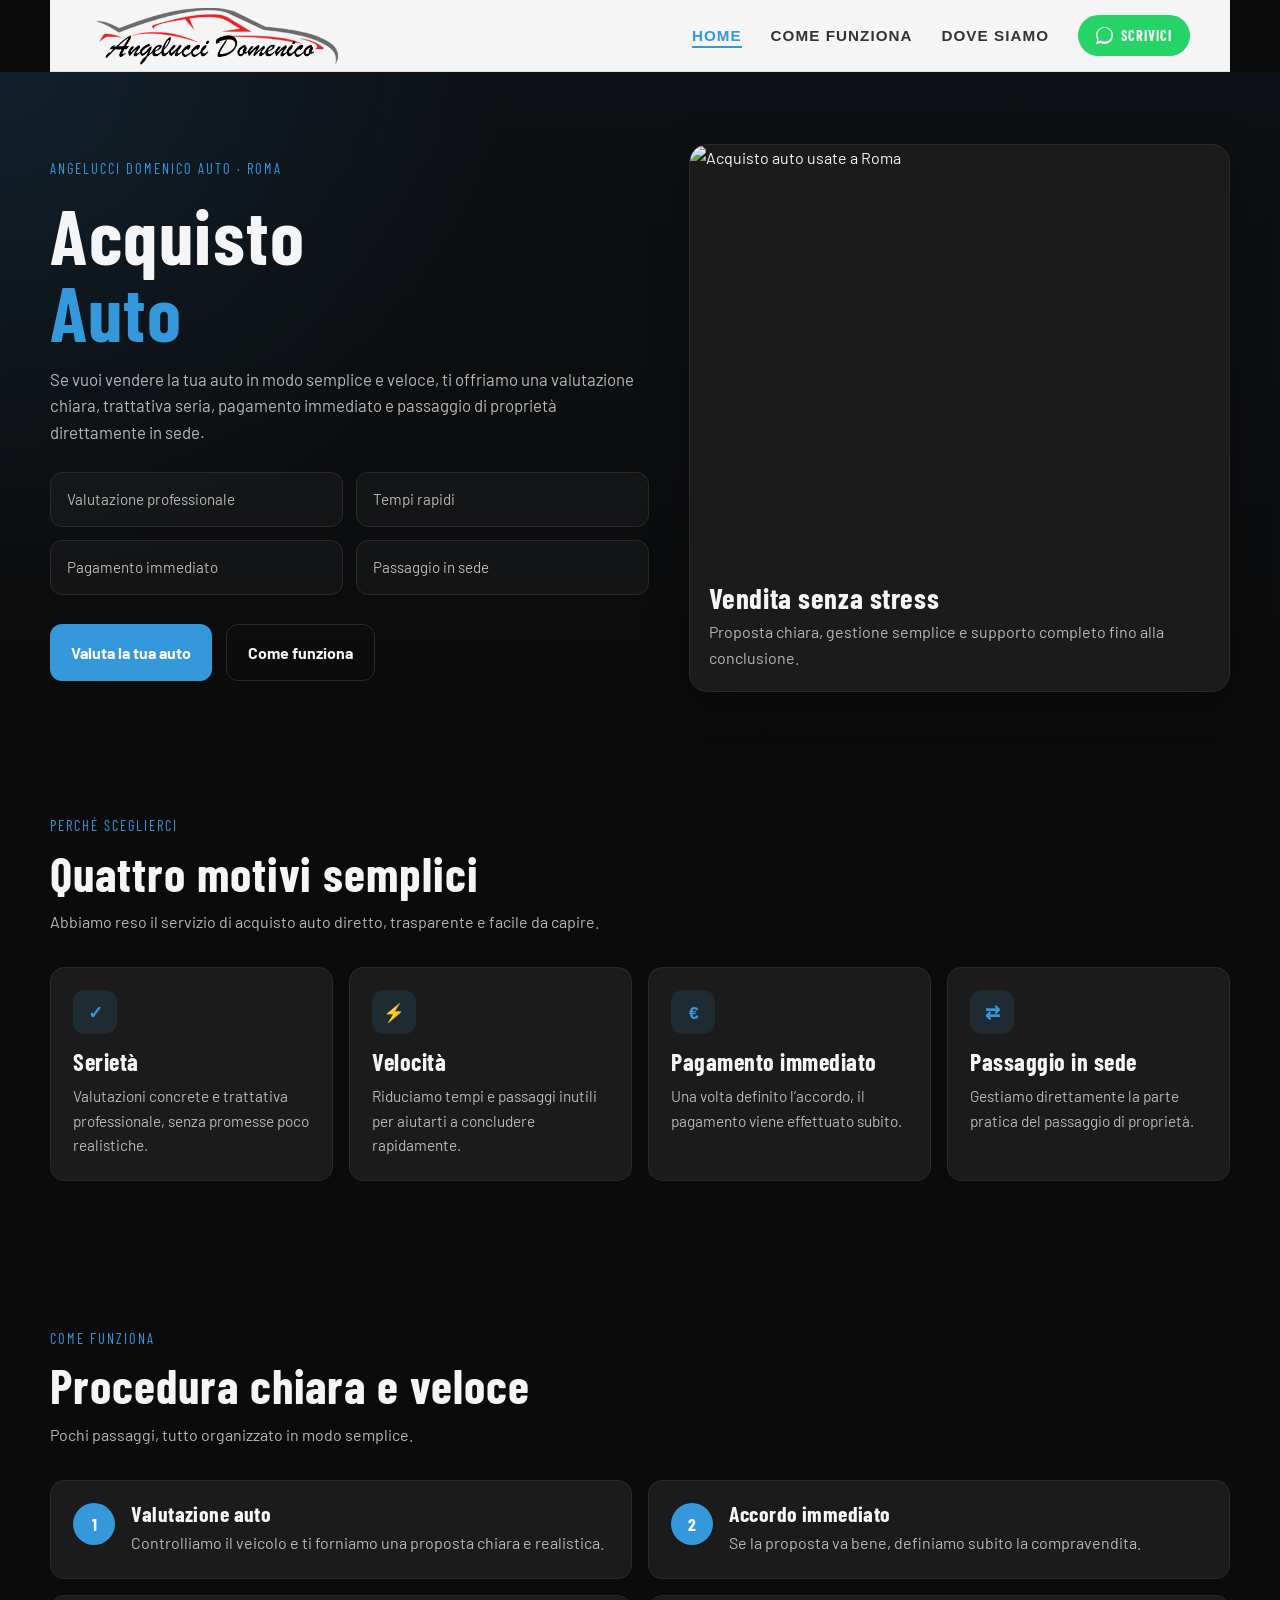
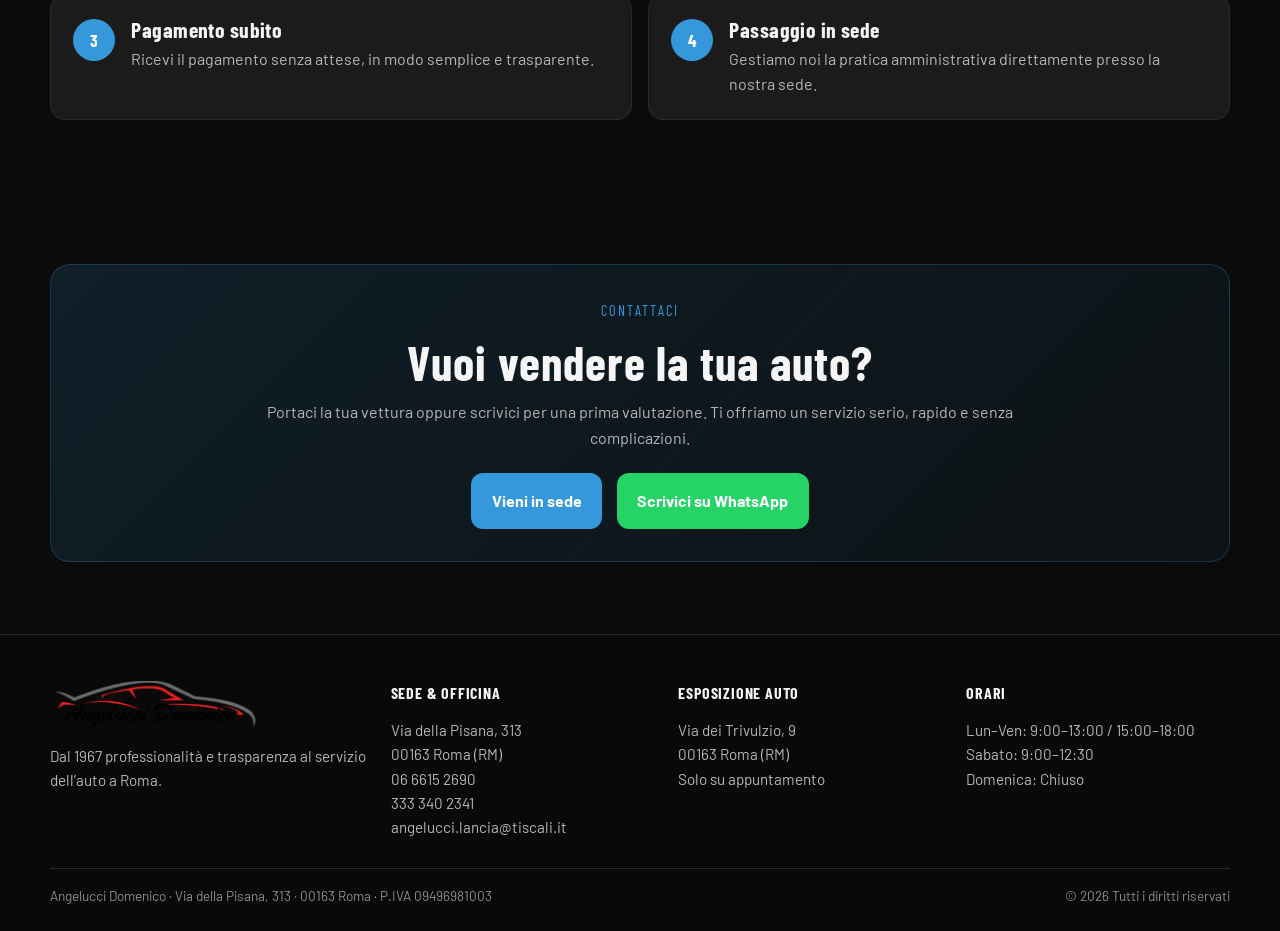
==== commit baa48625: "Update acquisto-auto.html" ====
--- a/acquisto-auto.html
+++ b/acquisto-auto.html
@@ -46,18 +46,83 @@
       margin:auto;
     }
 
-    /* NAV */
-    nav{position:sticky;top:0;z-index:100;background:rgba(9,9,9,.97);backdrop-filter:blur(14px);border-bottom:1px solid #1a1a1a;padding:0 2.5rem;display:flex;align-items:center;justify-content:space-between;height:72px}
-    .nav-logo img{height:58px;width:auto;display:block}
-    .nav-links{display:flex;align-items:center;gap:1.8rem;list-style:none}
-    .nav-links a{font-family:var(--font-head);font-size:.95rem;font-weight:600;letter-spacing:.07em;text-transform:uppercase;color:#666;text-decoration:none;transition:color .2s}
-    .nav-links a:hover,.nav-links a.active{color:var(--white)}
-    .nav-links a.active{border-bottom:2px solid var(--blue);padding-bottom:2px}
-    .btn-wa{display:flex;align-items:center;gap:8px;background:#25d366;color:#fff!important;padding:9px 18px;border-radius:999px;font-family:var(--font-head)!important;font-size:.9rem!important;font-weight:700!important;text-decoration:none;transition:background .2s,transform .15s;white-space:nowrap}
-    .btn-wa:hover{background:#1ebe5d;transform:scale(1.03)}
-    .btn-wa svg{width:17px;height:17px;fill:#fff;flex-shrink:0}
-    .nav-burger{display:none;background:none;border:none;color:#666;font-size:1.5rem;cursor:pointer}
-
+   /* NAV */
+nav {
+  position: sticky;
+  top: 0;
+  z-index: 100;
+  background: rgba(255, 255, 255, 0.96); /* Sfondo bianco semi-trasparente */
+  backdrop-filter: blur(14px);
+  -webkit-backdrop-filter: blur(14px); /* Per compatibilità con Safari */
+  border-bottom: 1px solid #e0e0e0; /* Linea di separazione grigio chiaro */
+  padding: 0 2.5rem;
+  display: flex;
+  align-items: center;
+  justify-content: space-between;
+  height: 72px;
+}
+.nav-logo img {
+  height: 58px;
+  width: auto;
+  display: block;
+}
+.nav-links {
+  display: flex;
+  align-items: center;
+  gap: 1.8rem;
+  list-style: none;
+}
+.nav-links a {
+  font-family: var(--font-head);
+  font-size: .95rem;
+  font-weight: 600;
+  letter-spacing: .07em;
+  text-transform: uppercase;
+  color: #333333; /* Testo grigio scuro/nero per sfondo bianco */
+  text-decoration: none;
+  transition: color .2s;
+}
+.nav-links a:hover, 
+.nav-links a.active {
+  color: var(--primary); /* Cambia colore usando il tuo blu principale al passaggio del mouse */
+}
+.nav-links a.active {
+  border-bottom: 2px solid var(--primary); /* Sostituito var(--blue) con var(--primary) per coerenza */
+  padding-bottom: 2px;
+}
+.btn-wa {
+  display: flex;
+  align-items: center;
+  gap: 8px;
+  background: #25d366;
+  color: #fff!important;
+  padding: 9px 18px;
+  border-radius: 999px;
+  font-family: var(--font-head)!important;
+  font-size: .9rem!important;
+  font-weight: 700!important;
+  text-decoration: none;
+  transition: background .2s, transform .15s;
+  white-space: nowrap;
+}
+.btn-wa:hover {
+  background: #1ebe5d;
+  transform: scale(1.03);
+}
+.btn-wa svg {
+  width: 17px;
+  height: 17px;
+  fill: #fff;
+  flex-shrink: 0;
+}
+.nav-burger {
+  display: none;
+  background: none;
+  border: none;
+  color: #333333; /* Icona hamburger scura sui dispositivi mobili */
+  font-size: 1.5rem;
+  cursor: pointer;
+}
 
     /* HERO */
     .hero{
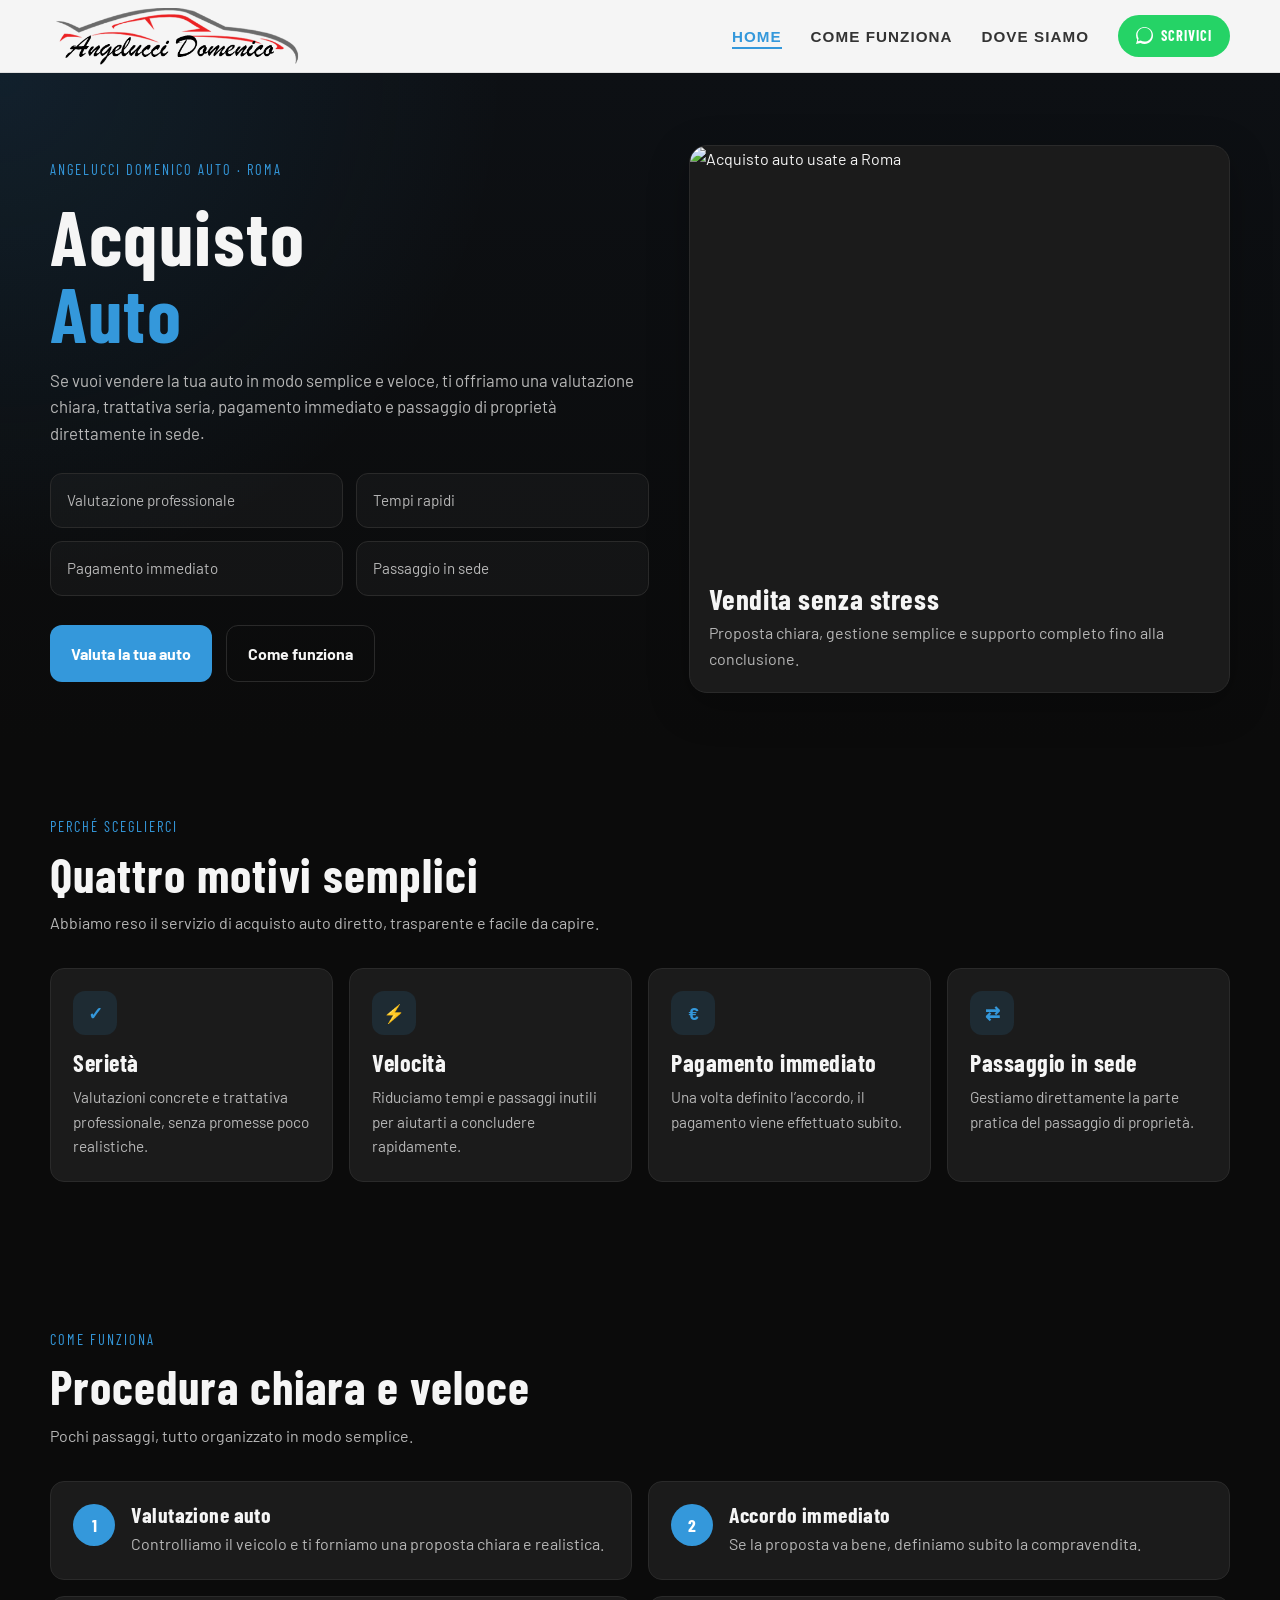
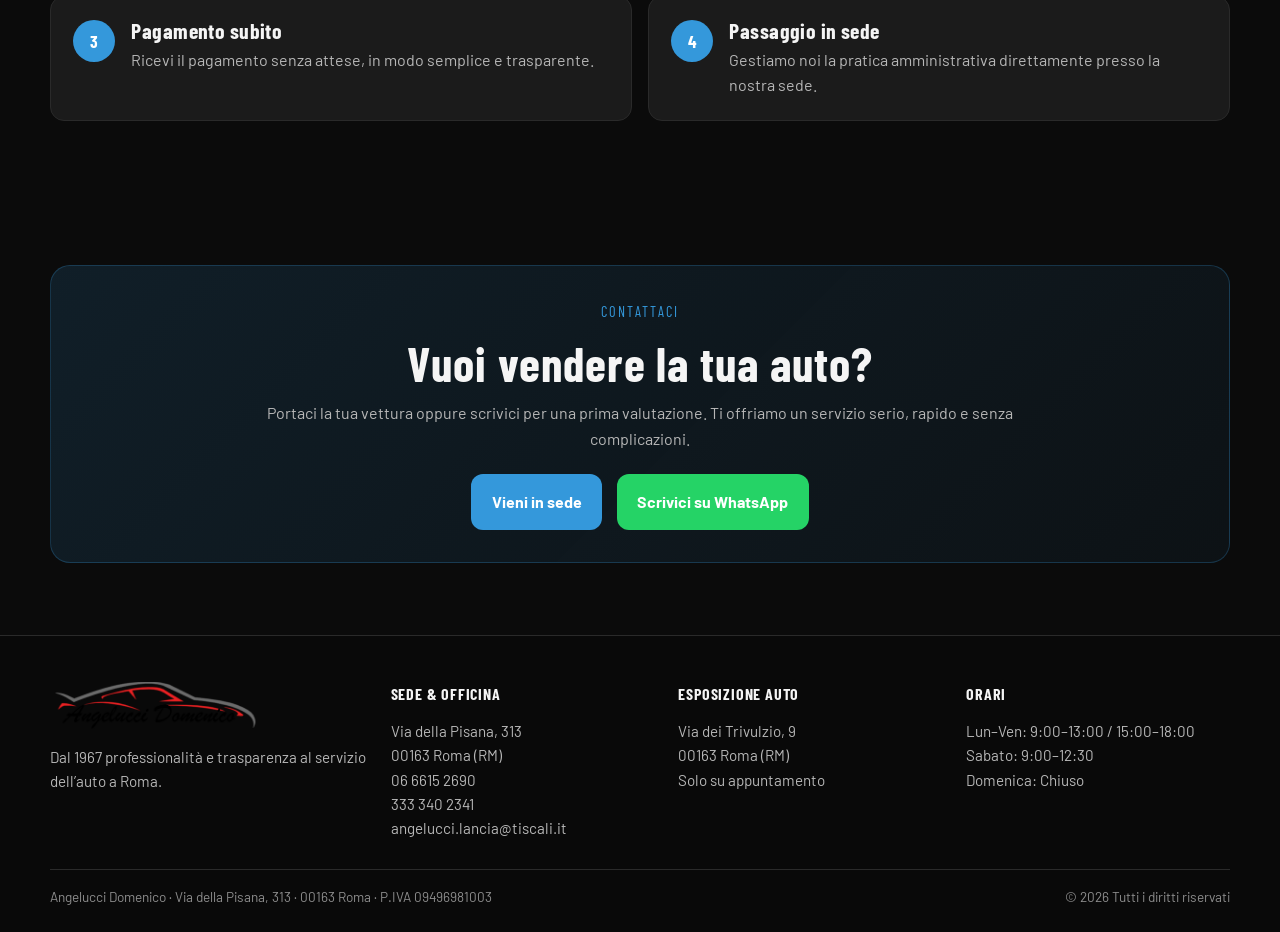
==== commit 85643bf0: "Update acquisto-auto.html" ====
--- a/acquisto-auto.html
+++ b/acquisto-auto.html
@@ -46,50 +46,59 @@
       margin:auto;
     }
 
-   /* NAV */
-nav {
+ /* NAV */
+.main-header {
   position: sticky;
   top: 0;
   z-index: 100;
-  background: rgba(255, 255, 255, 0.96); /* Sfondo bianco semi-trasparente */
+  width: 100%;
+  background: rgba(255, 255, 255, 0.96); /* Bianco su tutta la larghezza, lati compresi */
   backdrop-filter: blur(14px);
-  -webkit-backdrop-filter: blur(14px); /* Per compatibilità con Safari */
-  border-bottom: 1px solid #e0e0e0; /* Linea di separazione grigio chiaro */
-  padding: 0 2.5rem;
+  -webkit-backdrop-filter: blur(14px);
+  border-bottom: 1px solid #e0e0e0;
+}
+
+.nav-inner {
   display: flex;
   align-items: center;
   justify-content: space-between;
   height: 72px;
 }
+
 .nav-logo img {
   height: 58px;
   width: auto;
   display: block;
 }
+
 .nav-links {
   display: flex;
   align-items: center;
   gap: 1.8rem;
   list-style: none;
 }
+
 .nav-links a {
   font-family: var(--font-head);
   font-size: .95rem;
   font-weight: 600;
   letter-spacing: .07em;
   text-transform: uppercase;
-  color: #333333; /* Testo grigio scuro/nero per sfondo bianco */
+  color: #333333;
   text-decoration: none;
   transition: color .2s;
 }
+
 .nav-links a:hover, 
 .nav-links a.active {
-  color: var(--primary); /* Cambia colore usando il tuo blu principale al passaggio del mouse */
-}
+  color: var(--primary);
+}
+
 .nav-links a.active {
-  border-bottom: 2px solid var(--primary); /* Sostituito var(--blue) con var(--primary) per coerenza */
+  border-bottom: 2px solid var(--primary);
   padding-bottom: 2px;
 }
+
 .btn-wa {
   display: flex;
   align-items: center;
@@ -105,25 +114,27 @@
   transition: background .2s, transform .15s;
   white-space: nowrap;
 }
+
 .btn-wa:hover {
   background: #1ebe5d;
   transform: scale(1.03);
 }
+
 .btn-wa svg {
   width: 17px;
   height: 17px;
   fill: #fff;
   flex-shrink: 0;
 }
+
 .nav-burger {
   display: none;
   background: none;
   border: none;
-  color: #333333; /* Icona hamburger scura sui dispositivi mobili */
+  color: #333333;
   font-size: 1.5rem;
   cursor: pointer;
 }
-
     /* HERO */
     .hero{
       padding:4.5rem 0 3rem;
@@ -498,8 +509,8 @@
 </head>
 <body>
 
- <header>
-  <nav class="container">
+ <header class="main-header">
+  <div class="container nav-inner">
     <a href="index.html" class="nav-logo">
       <img src="logo.png" alt="Angelucci Domenico Auto">
     </a>
@@ -519,7 +530,7 @@
         </a>
       </li>
     </ul>
-  </nav>
+  </div>
 </header>
   <main>
     <section class="hero">
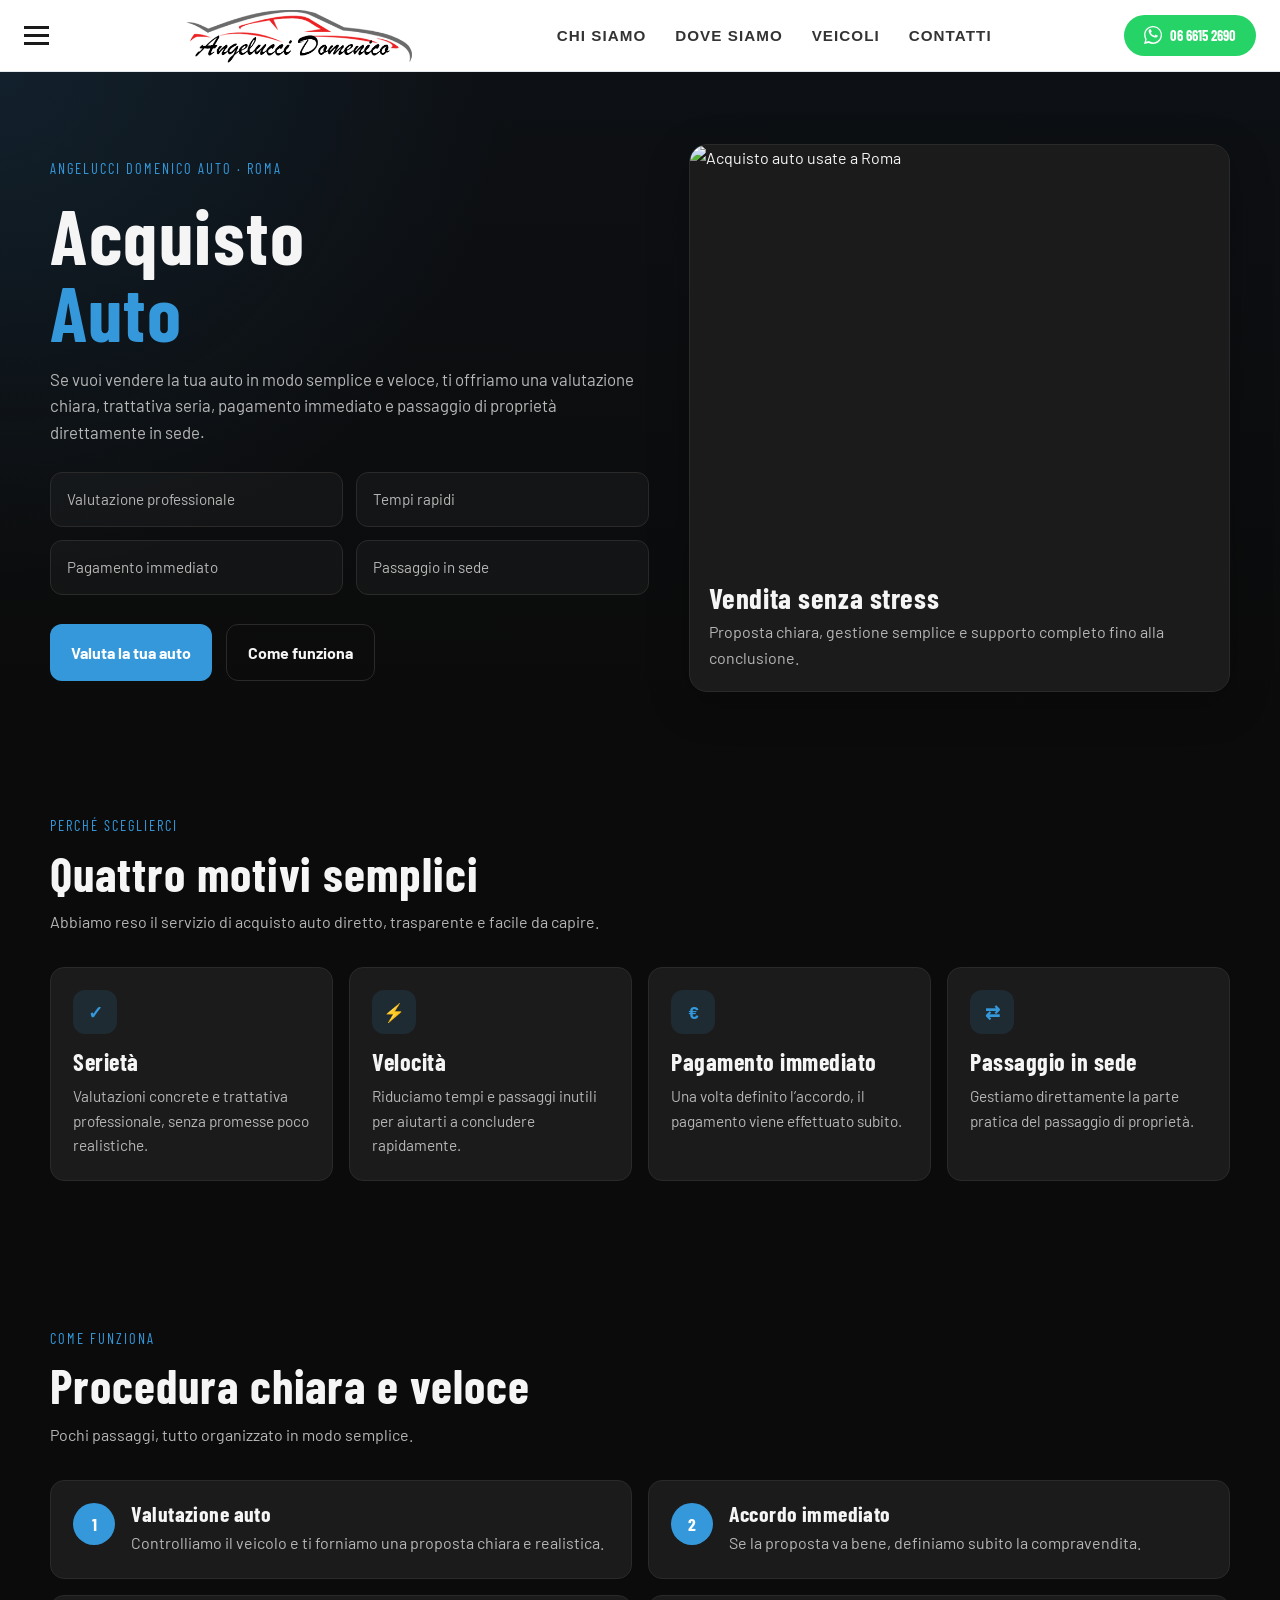
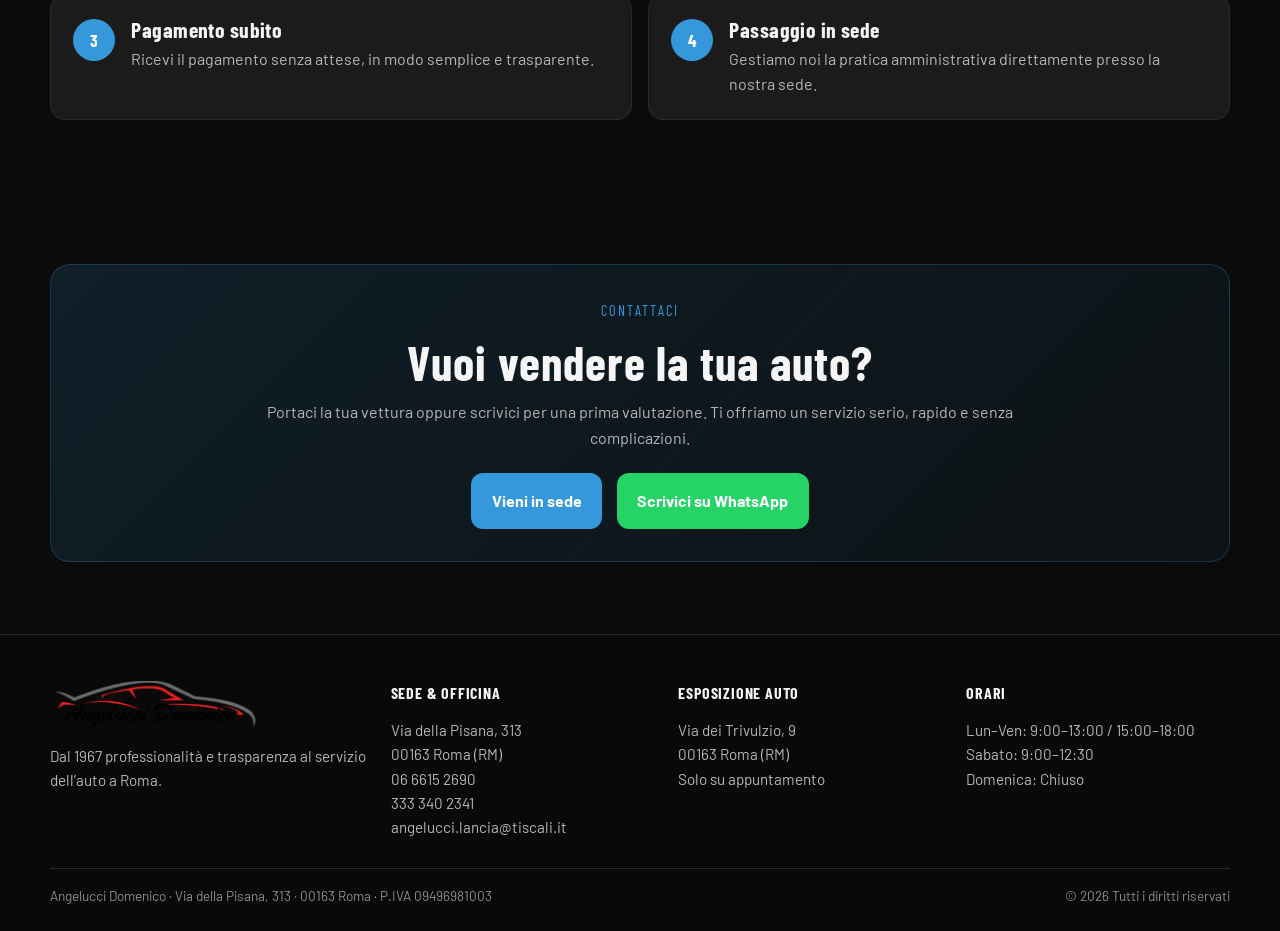
==== commit 0d057805: "Update acquisto-auto.html" ====
--- a/acquisto-auto.html
+++ b/acquisto-auto.html
@@ -509,29 +509,7 @@
 </head>
 <body>
 
- <header class="main-header">
-  <div class="container nav-inner">
-    <a href="index.html" class="nav-logo">
-      <img src="logo.png" alt="Angelucci Domenico Auto">
-    </a>
-
-    <button class="nav-burger" id="menuToggle" aria-label="Apri menu">☰</button>
-
-    <ul class="nav-links" id="navLinks">
-      <li><a href="index.html" class="active">Home</a></li>
-      <li><a href="#come-funziona">Come funziona</a></li>
-      <li><a href="dove-siamo.html">Dove siamo</a></li>
-      <li>
-        <a class="btn-wa" href="https://wa.me/390666152690?text=Ciao,%20vorrei%20una%20valutazione%20per%20la%20mia%20auto" target="_blank" rel="noopener">
-          <svg viewBox="0 0 24 24">
-            <path d="M.057 24l1.687-6.163c-1.041-1.804-1.588-3.849-1.587-5.946C.06 5.348 5.397.01 12.008.01c3.202.001 6.212 1.246 8.477 3.513 2.266 2.267 3.507 5.28 3.505 8.484-.004 6.657-5.34 11.997-11.953 11.997-2.005-.001-3.973-.502-5.713-1.457L0 24zm6.59-4.846c1.6.95 3.488 1.449 5.413 1.451 5.428 0 9.845-4.394 9.848-9.793.001-2.615-1.012-5.074-2.855-6.92C17.168 1.95 14.717.934 12.01.934c-5.433 0-9.851 4.394-9.855 9.793-.001 1.983.518 3.921 1.503 5.644l-.999 3.65 3.737-.977z"/>
-          </svg>
-          Scrivici
-        </a>
-      </li>
-    </ul>
-  </div>
-</header>
+
   <main>
     <section class="hero">
       <div class="container hero-grid">
@@ -718,6 +696,6 @@
       navLinks.classList.toggle('open');
     });
   </script>
-
+<script src="navbar.js"></script>
 </body>
 </html>
